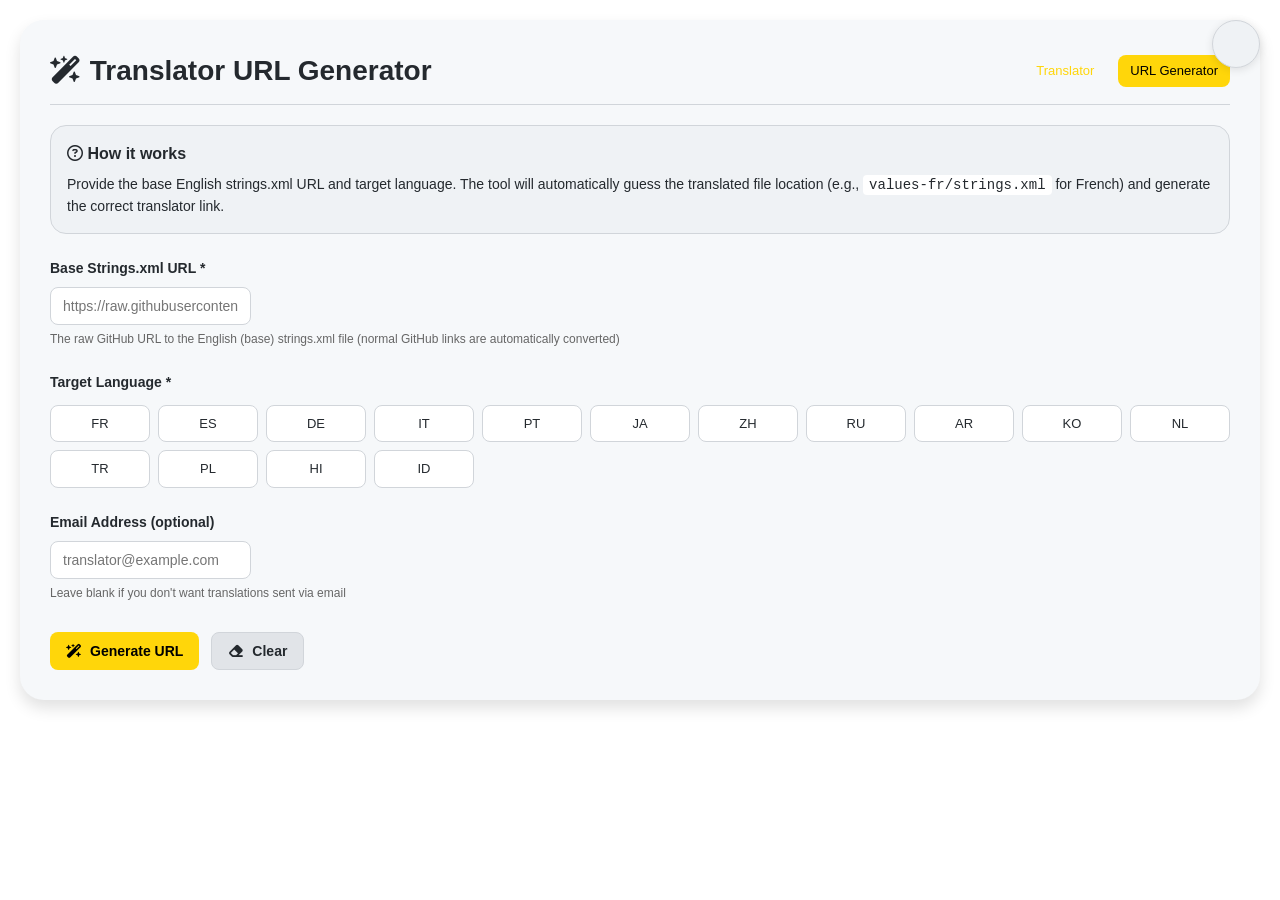
==== index.html @ dcda68ab "refactor file names, add tailwind for later, swap emojis for font-awesome" ====
<!DOCTYPE html>
<html>
<head>
<meta charset="UTF-8">
<meta name="viewport" content="width=device-width, initial-scale=1.0">
<title>URL Generator - Android Strings Translator</title>
<link rel="stylesheet" href="style.css">
<link rel="stylesheet" href="https://cdnjs.cloudflare.com/ajax/libs/font-awesome/6.5.0/css/all.min.css" crossorigin="anonymous" referrerpolicy="no-referrer">
</head>

<body>

<div class="theme-toggle">
  <button class="theme-toggle-btn"></button>
</div>

<div class="container">
  <div class="navbar">
    <h1><i class="fa-solid fa-wand-magic-sparkles" aria-hidden="true"></i> Translator URL Generator</h1>
    <div class="navbar-spacer"></div>
    <a href="translator.html">Translator</a>
    <a href="index.html" class="active">URL Generator</a>
  </div>

  <div class="quick-help">
    <h3><i class="fa-regular fa-circle-question" aria-hidden="true"></i> How it works</h3>
    <p>Provide the base English strings.xml URL and target language. The tool will automatically guess the translated file location (e.g., <code>values-fr/strings.xml</code> for French) and generate the correct translator link.</p>
  </div>

  <form id="generatorForm">
    <div class="form-group">
      <label for="sourceUrl">Base Strings.xml URL *</label>
      <input 
        type="text" 
        id="sourceUrl" 
        placeholder="https://raw.githubusercontent.com/user/repo/main/app/src/main/res/values/strings.xml"
        required>
      <p class="help-text">The raw GitHub URL to the English (base) strings.xml file (normal GitHub links are automatically converted)</p>
    </div>

    <div class="form-group">
      <label>Target Language *</label>
      <div class="language-options" id="languageOptions"></div>
      <p class="help-text" id="selectedLangHelp" style="display:none;">Selected: <strong id="selectedLangName"></strong></p>
    </div>

    <div class="form-group">
      <label for="email">Email Address (optional)</label>
      <input 
        type="email" 
        id="email" 
        placeholder="translator@example.com">
      <p class="help-text">Leave blank if you don't want translations sent via email</p>
    </div>

    <div class="button-group">
      <button type="submit" class="btn-primary"><i class="fa-solid fa-wand-magic-sparkles" aria-hidden="true"></i> Generate URL</button>
      <button type="reset" class="btn-secondary"><i class="fa-solid fa-eraser" aria-hidden="true"></i> Clear</button>
    </div>
  </form>

  <div class="error-message" id="errorMessage"></div>
  <div class="success-message" id="successMessage"><i class="fa-solid fa-circle-check" aria-hidden="true"></i> URL generated successfully!</div>

  <div class="output-section" id="outputSection">
    <h2><i class="fa-solid fa-file-lines" aria-hidden="true"></i> Generated URL</h2>
    
    <div class="url-preview" id="urlPreview">
      <strong>Translator Link:</strong>
      <code id="generatedUrl"></code>
    </div>

    <div style="margin-top: 16px;">
      <button type="button" class="btn-primary" onclick="copyToClipboard()"><i class="fa-regular fa-copy" aria-hidden="true"></i> Copy URL</button>
      <button type="button" class="btn-secondary" onclick="openTranslator()"><i class="fa-solid fa-arrow-up-right-from-square" aria-hidden="true"></i> Open Translator</button>
    </div>

    <div style="margin-top: 20px; padding: 16px; background: var(--color-surface-2); border-radius: var(--radius-lg); font-size: 12px; color: var(--color-text-secondary);">
      <strong>Share this URL with translators:</strong>
      <p style="margin: 8px 0 0 0; line-height: 1.6;">
        - They can paste it in their browser<br>
        - Load the strings to start translating<br>
        - Submit translations via email (if email provided)<br>
        - It works for any repository!
      </p>
    </div>
  </div>
</div>

<script src="theme.js"></script>
<script>

const LANGUAGES = [
  { code: 'fr', name: 'French (fr)' },
  { code: 'es', name: 'Spanish (es)' },
  { code: 'de', name: 'German (de)' },
  { code: 'it', name: 'Italian (it)' },
  { code: 'pt', name: 'Portuguese (pt)' },
  { code: 'ja', name: 'Japanese (ja)' },
  { code: 'zh', name: 'Chinese (zh)' },
  { code: 'ru', name: 'Russian (ru)' },
  { code: 'ar', name: 'Arabic (ar)' },
  { code: 'ko', name: 'Korean (ko)' },
  { code: 'nl', name: 'Dutch (nl)' },
  { code: 'tr', name: 'Turkish (tr)' },
  { code: 'pl', name: 'Polish (pl)' },
  { code: 'hi', name: 'Hindi (hi)' },
  { code: 'id', name: 'Indonesian (id)' },
];

let selectedLanguage = null;

function initLanguageOptions() {
  const container = document.getElementById('languageOptions');
  LANGUAGES.forEach(lang => {
    const btn = document.createElement('div');
    btn.className = 'lang-option';
    btn.textContent = lang.code.toUpperCase();
    btn.dataset.code = lang.code;
    btn.dataset.name = lang.name;
    btn.onclick = () => selectLanguage(lang.code, lang.name, btn);
    container.appendChild(btn);
  });
}

function selectLanguage(code, name, element) {
  document.querySelectorAll('.lang-option').forEach(opt => {
    opt.classList.remove('selected');
  });
  element.classList.add('selected');
  selectedLanguage = { code, name };
  document.getElementById('selectedLangHelp').style.display = 'block';
  document.getElementById('selectedLangName').textContent = name;
}

function convertGitHubLinkToRaw(url) {
  // Convert normal GitHub links to raw links
  // https://github.com/owner/repo/blob/branch/path/to/file -> https://raw.githubusercontent.com/owner/repo/branch/path/to/file
  return url.replace(
    /https:\/\/github\.com\/([^\/]+)\/([^\/]+)\/blob\/(.+)/,
    'https://raw.githubusercontent.com/$1/$2/$3'
  );
}

function guessTargetUrl(sourceUrl, langCode) {
  return sourceUrl.replace('/values/strings.xml', `/values-${langCode}/strings.xml`);
}

function validateUrl(urlString) {
  try {
    new URL(urlString);
    return true;
  } catch {
    return false;
  }
}

function showError(message) {
  const errorEl = document.getElementById('errorMessage');
  errorEl.textContent = message;
  errorEl.classList.add('show');
  document.getElementById('successMessage').classList.remove('show');
}

function showSuccess() {
  document.getElementById('errorMessage').classList.remove('show');
  document.getElementById('successMessage').classList.add('show');
}

function generateTranslatorUrl(sourceUrl, langCode, email) {
  const baseUrl = window.location.origin + window.location.pathname.replace('generator.html', 'index.html');
  const targetUrl = guessTargetUrl(sourceUrl, langCode);
  
  const params = new URLSearchParams({
    source: sourceUrl,
    target: targetUrl,
    lang: langCode,
  });
  
  // Only add email if provided
  if (email) {
    params.append('email', email);
  }
  
  return `${baseUrl}?${params.toString()}`;
}

function copyToClipboard() {
  const url = document.getElementById('generatedUrl').textContent;
  navigator.clipboard.writeText(url).then(() => {
    const btn = event.target;
    const originalText = btn.textContent;
    btn.textContent = 'Copied!';
    setTimeout(() => {
      btn.textContent = originalText;
    }, 2000);
  }).catch(() => {
    alert('Failed to copy. Please copy manually.');
  });
}

function openTranslator() {
  const url = document.getElementById('generatedUrl').textContent;
  window.open(url, '_blank');
}

document.getElementById('generatorForm').addEventListener('submit', (e) => {
  e.preventDefault();
  
  let sourceUrl = document.getElementById('sourceUrl').value.trim();
  const email = document.getElementById('email').value.trim();
  
  if (!sourceUrl) {
    showError('Please enter a source URL');
    return;
  }
  
  // Convert GitHub link to raw link if needed
  sourceUrl = convertGitHubLinkToRaw(sourceUrl);
  
  if (!validateUrl(sourceUrl)) {
    showError('Invalid source URL. Please check the format.');
    return;
  }
  
  if (!sourceUrl.includes('/values/strings.xml')) {
    showError('Source URL must end with "/values/strings.xml"');
    return;
  }
  
  if (!selectedLanguage) {
    showError('Please select a target language');
    return;
  }
  
  // Email is now optional - only validate if provided
  if (email && !email.includes('@')) {
    showError('Please enter a valid email address');
    return;
  }
  
  try {
    const translatorUrl = generateTranslatorUrl(sourceUrl, selectedLanguage.code, email);
    
    document.getElementById('generatedUrl').textContent = translatorUrl;
    document.getElementById('outputSection').classList.add('show');
    showSuccess();
  } catch (err) {
    showError('Error generating URL: ' + err.message);
  }
});

document.addEventListener('DOMContentLoaded', () => {
  initLanguageOptions();
});

</script>

</body>
</html>
---- style.css ----
/* =========================
   ROOT VARIABLES (Light Mode)
========================= */

:root {
  /* Colors - Accent (Yellow) */
  --color-accent: #ffd60a;
  --color-accent-light: #ffe680;
  --color-accent-dark: #cc8800;
  --color-accent-container: #fff1c2;
  --color-on-accent: #000000;
  --color-on-accent-container: #664d00;

  /* Colors - Status */
  --color-success: #28a745;
  --color-success-light: #34d399;
  --color-success-dark: #058f35;
  --color-error: #d73a49;
  --color-error-light: #ff6b6b;
  --color-error-dark: #d73a49;
  --color-warning: #ffc53b;
  --color-warning-light: #ffd60a;
  --color-warning-dark: #cc8800;
  --color-info: #0366d6;
  --color-info-light: #5eb3ff;
  --color-info-dark: #0256b8;

  /* Colors - Neutral (Light Mode) */
  --color-bg: #ffffff;
  --color-surface: #f6f8fa;
  --color-surface-2: #eff2f5;
  --color-surface-3: #e1e4e8;
  --color-border: #d1d5da;
  --color-border-light: #e1e4e8;
  --color-text-primary: #24292e;
  --color-text-secondary: #666666;
  --color-text-tertiary: #999999;
  --color-text-inverse: #ffffff;

  /* Shadows */
  --shadow-sm: 0 2px 4px rgba(0, 0, 0, 0.08);
  --shadow-md: 0 2px 8px rgba(0, 0, 0, 0.1);
  --shadow-lg: 0 8px 16px rgba(0, 0, 0, 0.12);
  --shadow-xl: 0 16px 32px rgba(0, 0, 0, 0.15);

  /* Spacing */
  --space-xs: 4px;
  --space-sm: 8px;
  --space-md: 12px;
  --space-lg: 16px;
  --space-xl: 24px;
  --space-2xl: 32px;
  --space-3xl: 48px;

  /* Border Radius */
  --radius-sm: 4px;
  --radius-md: 8px;
  --radius-lg: 16px;
  --radius-xl: 24px;
  --radius-2xl: 32px;
  --radius-full: 9999px;

  /* Typography */
  --font-family: -apple-system, BlinkMacSystemFont, 'Segoe UI', sans-serif;
  --font-mono: 'Monaco', 'Courier New', monospace;

  /* Transitions */
  --transition-fast: 150ms ease-in-out;
  --transition-normal: 300ms ease-in-out;
  --transition-slow: 500ms ease-in-out;
}

/* =========================
   DARK MODE (OLED Black)
========================= */

[data-theme="dark"] {
  /* Colors - Accent (Yellow - adapted for dark) */
  --color-accent: #ffd60a;
  --color-accent-light: #ffe680;
  --color-accent-dark: #ffed4e;
  --color-accent-container: #664d00;
  --color-on-accent: #000000;
  --color-on-accent-container: #fff1c2;

  /* Colors - Neutral (Dark Mode - OLED) */
  --color-bg: #000000;
  --color-surface: #0f0f0f;
  --color-surface-2: #1a1a1a;
  --color-surface-3: #262626;
  --color-border: #333333;
  --color-border-light: #404040;
  --color-text-primary: #ffffff;
  --color-text-secondary: #b0b0b0;
  --color-text-tertiary: #808080;
  --color-text-inverse: #000000;

  /* Shadows (adapted for dark mode) */
  --shadow-sm: 0 2px 4px rgba(255, 255, 255, 0.04);
  --shadow-md: 0 2px 8px rgba(255, 255, 255, 0.06);
  --shadow-lg: 0 8px 16px rgba(255, 255, 255, 0.08);
  --shadow-xl: 0 16px 32px rgba(255, 255, 255, 0.1);
}

/* =========================
   GLOBAL STYLES
========================= */

* {
  box-sizing: border-box;
}

html {
  -webkit-font-smoothing: antialiased;
  -moz-osx-font-smoothing: grayscale;
}

body {
  margin: 0;
  padding: 20px;
  background: var(--color-bg);
  color: var(--color-text-primary);
  font-family: var(--font-family);
  font-size: 14px;
  line-height: 1.5;
  transition: background-color var(--transition-normal), color var(--transition-normal);
}

/* =========================
   THEME TOGGLE
========================= */

.theme-toggle {
  position: fixed;
  top: 20px;
  right: 20px;
  z-index: 1000;
}

.theme-toggle-btn {
  width: 48px;
  height: 48px;
  border-radius: var(--radius-full);
  border: 1px solid var(--color-border);
  background: var(--color-surface-2);
  color: var(--color-text-primary);
  cursor: pointer;
  font-size: 20px;
  display: flex;
  align-items: center;
  justify-content: center;
  transition: all var(--transition-fast);
  box-shadow: var(--shadow-md);
}

.theme-toggle-btn:hover {
  background: var(--color-surface-3);
  transform: scale(1.05);
}

.theme-toggle-btn:active {
  transform: scale(0.95);
}

/* =========================
   CONTAINER & LAYOUT
========================= */

.container {
  max-width: 1400px;
  margin: 0 auto;
  background: var(--color-surface);
  border-radius: var(--radius-xl);
  box-shadow: var(--shadow-lg);
  padding: 30px;
  transition: background-color var(--transition-normal), box-shadow var(--transition-normal);
}

@media (max-width: 768px) {
  .container {
    padding: 16px;
    border-radius: var(--radius-lg);
  }
}

/* =========================
   HEADER
========================= */

header {
  display: flex;
  gap: 12px;
  align-items: center;
  flex-wrap: wrap;
  margin-bottom: 30px;
  border-bottom: 1px solid var(--color-border);
  padding-bottom: 20px;
}

h1 {
  margin: 0;
  font-size: 28px;
  flex: 1;
  min-width: 200px;
  color: var(--color-text-primary);
}

.subtitle {
  font-size: 14px;
  color: var(--color-text-secondary);
  margin: 0;
}

h2 {
  font-size: 18px;
  margin: 0 0 16px 0;
  color: var(--color-text-primary);
}

h3 {
  font-size: 16px;
  margin: 0 0 12px 0;
  color: var(--color-text-primary);
}

/* =========================
   CONTROLS & BUTTONS
========================= */

.controls {
  display: flex;
  gap: var(--space-lg);
  align-items: center;
  flex-wrap: wrap;
}

label {
  display: flex;
  align-items: center;
  gap: var(--space-sm);
  font-weight: 500;
  color: var(--color-text-primary);
  font-size: 14px;
}

select,
input[type="text"],
input[type="email"],
textarea {
  padding: 10px 12px;
  border: 1px solid var(--color-border);
  border-radius: var(--radius-md);
  font-size: 14px;
  font-family: inherit;
  background: var(--color-bg);
  color: var(--color-text-primary);
  transition: border-color var(--transition-fast), box-shadow var(--transition-fast);
}

select:focus,
input[type="text"]:focus,
input[type="email"]:focus,
textarea:focus {
  outline: none;
  border-color: var(--color-accent);
  box-shadow: 0 0 0 3px rgba(255, 214, 10, 0.1);
}

select {
  min-width: 120px;
  cursor: pointer;
}

input[type="text"],
input[type="email"] {
  min-width: 200px;
}

textarea {
  resize: vertical;
  font-family: var(--font-mono);
  font-size: 12px;
}

/* =========================
   BUTTONS
========================= */

button {
  padding: 10px 16px;
  border: none;
  border-radius: var(--radius-md);
  font-size: 14px;
  font-weight: 600;
  cursor: pointer;
  transition: all var(--transition-fast);
  font-family: inherit;
  display: inline-flex;
  align-items: center;
  gap: var(--space-sm);
}

button:active {
  transform: scale(0.98);
}

button:disabled {
  opacity: 0.5;
  cursor: not-allowed;
}

/* Button Variants */

.btn-primary {
  background: var(--color-accent);
  color: var(--color-on-accent);
  border: none;
}

.btn-primary:hover:not(:disabled) {
  background: var(--color-accent-light);
  box-shadow: var(--shadow-lg);
}

.btn-secondary {
  background: var(--color-surface-3);
  color: var(--color-text-primary);
  border: 1px solid var(--color-border);
}

.btn-secondary:hover:not(:disabled) {
  background: var(--color-surface-2);
  border-color: var(--color-accent);
}

.btn-tertiary {
  background: transparent;
  color: var(--color-accent);
  border: 1px solid var(--color-accent);
}

.btn-tertiary:hover:not(:disabled) {
  background: rgba(255, 214, 10, 0.1);
}

/* =========================
   FORM GROUPS
========================= */

.form-group {
  margin-bottom: 24px;
}

.form-row {
  display: grid;
  grid-template-columns: 1fr 1fr;
  gap: 16px;
}

@media (max-width: 768px) {
  .form-row {
    grid-template-columns: 1fr;
  }
}

.form-group label {
  display: block;
  font-weight: 600;
  margin-bottom: 8px;
  color: var(--color-text-primary);
}

.help-text {
  font-size: 12px;
  color: var(--color-text-secondary);
  margin-top: 6px;
  line-height: 1.4;
}

/* =========================
   MESSAGES & ALERTS
========================= */

.success-message,
.error-message,
.info-message {
  border-radius: var(--radius-md);
  padding: 12px;
  margin-bottom: 12px;
  font-size: 13px;
  display: none;
  border-left: 4px solid;
}

.success-message.show,
.error-message.show,
.info-message.show {
  display: block;
}

.success-message {
  background: rgba(40, 167, 69, 0.1);
  color: var(--color-success);
  border-left-color: var(--color-success);
}

.error-message {
  background: rgba(215, 58, 73, 0.1);
  color: var(--color-error);
  border-left-color: var(--color-error);
}

.info-message {
  background: rgba(3, 102, 214, 0.1);
  color: var(--color-info);
  border-left-color: var(--color-info);
}

/* =========================
   LEGEND & COLORS
========================= */

.legend {
  display: flex;
  gap: 16px;
  margin-top: 12px;
  font-size: 12px;
  flex-wrap: wrap;
}

.legend-item {
  display: flex;
  align-items: center;
  gap: 6px;
}

.legend-color {
  width: 16px;
  height: 16px;
  border-radius: var(--radius-sm);
  border: 1px solid var(--color-border);
}

/* =========================
   FILTER & SEARCH
========================= */

.filter-section {
  display: flex;
  gap: 8px;
  align-items: center;
  flex-wrap: wrap;
  padding: 12px 0;
  border-top: 1px solid var(--color-border);
}

.filter-buttons {
  display: flex;
  gap: 6px;
  flex-wrap: wrap;
}

.filter-btn {
  background: var(--color-bg);
  color: var(--color-accent);
  border: 1px solid var(--color-accent);
  padding: 6px 12px;
  border-radius: var(--radius-full);
  cursor: pointer;
  font-size: 13px;
  font-weight: 500;
  transition: all var(--transition-fast);
}

.filter-btn.active {
  background: var(--color-accent);
  color: var(--color-on-accent);
}

.filter-btn:hover:not(.active) {
  background: rgba(255, 214, 10, 0.1);
}

.search-box {
  flex: 1;
  min-width: 200px;
}

.search-box input {
  width: 100%;
}

/* =========================
   TABLE
========================= */

.table-wrapper {
  overflow-x: auto;
  margin-top: 20px;
  border-radius: var(--radius-md);
  border: 1px solid var(--color-border);
}

table {
  width: 100%;
  border-collapse: collapse;
  font-size: 14px;
}

thead {
  position: sticky;
  top: 0;
  z-index: 10;
  background: var(--color-surface-2);
}

th {
  border-bottom: 1px solid var(--color-border);
  padding: 12px;
  text-align: left;
  font-weight: 600;
  color: var(--color-text-primary);
}

td {
  border-bottom: 1px solid var(--color-border-light);
  padding: 12px;
  vertical-align: top;
}

tr:last-child td {
  border-bottom: none;
}

tr.row-missing {
  background: rgba(215, 58, 73, 0.05);
}

tr.row-ok {
  background: rgba(40, 167, 69, 0.05);
}

tr.row-outdated {
  background: rgba(255, 193, 59, 0.05);
}

tr.row-placeholder-issue {
  background: rgba(255, 107, 107, 0.05);
}

/* =========================
   BADGES & CHIPS
========================= */

.badge {
  display: inline-block;
  font-size: 11px;
  padding: 3px 8px;
  border-radius: var(--radius-full);
  font-weight: 600;
  white-space: nowrap;
}

.badge-missing {
  background: rgba(215, 58, 73, 0.15);
  color: var(--color-error);
}

.badge-ok {
  background: rgba(40, 167, 69, 0.15);
  color: var(--color-success);
}

.badge-outdated {
  background: rgba(255, 193, 59, 0.15);
  color: var(--color-warning);
}

.badge-placeholder-issue {
  background: rgba(215, 58, 73, 0.15);
  color: var(--color-error);
}

/* =========================
   CARDS & BOXES
========================= */

.card {
  background: var(--color-surface-2);
  border: 1px solid var(--color-border);
  border-radius: var(--radius-lg);
  padding: 20px;
  transition: all var(--transition-normal);
}

.card:hover {
  box-shadow: var(--shadow-md);
  border-color: var(--color-accent);
}

.quick-help {
  background: var(--color-surface-2);
  border: 1px solid var(--color-border);
  border-radius: var(--radius-lg);
  padding: 16px;
  margin-bottom: 24px;
}

.quick-help h3 {
  margin: 0 0 8px 0;
}

.quick-help p {
  margin: 0;
  line-height: 1.5;
}

.quick-help code {
  background: var(--color-bg);
  padding: 2px 6px;
  border-radius: var(--radius-sm);
  font-family: var(--font-mono);
}

.config-info {
  font-size: 12px;
  color: var(--color-text-secondary);
  background: var(--color-surface-2);
  padding: 12px;
  border-radius: var(--radius-md);
  margin-bottom: 12px;
  border-left: 4px solid var(--color-info);
  display: none;
}

.config-info.show {
  display: block;
}

/* =========================
   TEXT CELLS & CODE
========================= */

.text-cell {
  font-family: var(--font-mono);
  font-size: 13px;
  background: var(--color-bg);
  color: var(--color-text-primary);
  max-width: 300px;
  word-break: break-word;
  white-space: pre-wrap;
  max-height: 150px;
  overflow-y: auto;
  border-radius: var(--radius-sm);
  padding: 8px;
  border: 1px solid var(--color-border);
}

.key-cell {
  font-weight: 600;
  color: var(--color-text-primary);
  max-width: 200px;
  word-break: break-word;
}

/* =========================
   TRANSLATION CELL
========================= */

.translation-cell input {
  width: 100%;
  padding: 8px;
  border: 1px solid var(--color-border);
  border-radius: var(--radius-md);
  font-family: inherit;
  font-size: 14px;
  background: var(--color-bg);
  color: var(--color-text-primary);
}

.translation-cell input:focus {
  outline: none;
  border-color: var(--color-accent);
  box-shadow: 0 0 0 3px rgba(255, 214, 10, 0.1);
}

/* =========================
   EMPTY & ERROR STATES
========================= */

.empty-state,
.error-state {
  text-align: center;
  padding: 60px 20px;
  color: var(--color-text-secondary);
}

.empty-state h3,
.error-state h3 {
  font-size: 18px;
  margin-bottom: 8px;
  color: var(--color-text-primary);
}

.empty-state p,
.error-state p {
  font-size: 14px;
  margin: 0;
}

.error-state {
  color: var(--color-error);
}

.error-state p {
  font-size: 14px;
  margin: 8px 0;
  font-family: var(--font-mono);
  background: rgba(215, 58, 73, 0.1);
  padding: 8px;
  border-radius: var(--radius-sm);
  max-width: 600px;
  margin-left: auto;
  margin-right: auto;
}

/* =========================
   OUTPUT SECTION
========================= */

.output-section {
  margin-top: 40px;
  padding-top: 30px;
  border-top: 1px solid var(--color-border);
  display: none;
}

.output-section.show {
  display: block;
}

.output-box {
  background: var(--color-surface-2);
  border: 1px solid var(--color-border);
  border-radius: var(--radius-md);
  padding: 12px;
  margin-bottom: 12px;
  word-break: break-all;
  font-family: var(--font-mono);
  font-size: 12px;
  color: var(--color-text-primary);
  max-height: 200px;
  overflow-y: auto;
  position: relative;
}

.copy-btn {
  position: absolute;
  top: 8px;
  right: 8px;
  padding: 4px 8px;
  font-size: 11px;
  background: var(--color-bg);
  border: 1px solid var(--color-border);
  border-radius: var(--radius-sm);
  cursor: pointer;
  transition: all var(--transition-fast);
  color: var(--color-text-secondary);
}

.copy-btn:hover {
  background: var(--color-surface-3);
  border-color: var(--color-accent);
  color: var(--color-accent);
}

/* =========================
   URL PREVIEW
========================= */

.url-preview {
  background: rgba(255, 214, 10, 0.08);
  border: 1px solid var(--color-accent);
  border-radius: var(--radius-lg);
  padding: 12px;
  margin-top: 16px;
  font-size: 12px;
  color: var(--color-text-primary);
}

.url-preview strong {
  display: block;
  margin-bottom: 8px;
  color: var(--color-accent);
}

.url-preview code {
  display: block;
  background: var(--color-bg);
  padding: 8px;
  border-radius: var(--radius-md);
  margin-top: 8px;
  font-family: var(--font-mono);
  word-break: break-all;
  max-height: 150px;
  overflow-y: auto;
  color: var(--color-text-primary);
}

/* =========================
   LANGUAGE OPTIONS
========================= */

.language-options {
  display: grid;
  grid-template-columns: repeat(auto-fill, minmax(100px, 1fr));
  gap: 8px;
  margin-top: 12px;
}

.lang-option {
  padding: 8px;
  border: 1px solid var(--color-border);
  border-radius: var(--radius-md);
  background: var(--color-bg);
  cursor: pointer;
  text-align: center;
  font-size: 13px;
  transition: all var(--transition-fast);
  color: var(--color-text-primary);
}

.lang-option:hover {
  border-color: var(--color-accent);
  background: rgba(255, 214, 10, 0.08);
}

.lang-option.selected {
  background: var(--color-accent);
  color: var(--color-on-accent);
  border-color: var(--color-accent);
}

/* =========================
   STATS
========================= */

.stats {
  font-size: 13px;
  color: var(--color-text-secondary);
  display: flex;
  gap: 16px;
  margin-bottom: 16px;
}

.status {
  color: var(--color-info);
  font-weight: 500;
  font-size: 13px;
}

.outdated-diff {
  font-size: 12px;
  color: var(--color-warning);
  margin-top: 4px;
  font-family: var(--font-mono);
}

/* =========================
   BUTTON GROUP
========================= */

.button-group {
  display: flex;
  gap: 12px;
  margin-top: 30px;
  flex-wrap: wrap;
}

@media (max-width: 768px) {
  .button-group {
    flex-direction: column;
  }

  .button-group button {
    width: 100%;
  }
}

/* =========================
   NAVBAR
========================= */

.navbar {
  display: flex;
  gap: 12px;
  align-items: center;
  flex-wrap: wrap;
  margin-bottom: 20px;
  padding-bottom: 12px;
  border-bottom: 1px solid var(--color-border);
}

.navbar a {
  color: var(--color-accent);
  text-decoration: none;
  font-weight: 500;
  font-size: 13px;
  padding: 6px 12px;
  border-radius: var(--radius-md);
  transition: all var(--transition-fast);
}

.navbar a:hover {
  background: rgba(255, 214, 10, 0.1);
}

.navbar a.active {
  background: var(--color-accent);
  color: var(--color-on-accent);
}

.navbar-spacer {
  flex: 1;
}

/* =========================
   UTILITY CLASSES
========================= */

.w-100 {
  width: 100%;
}

.text-center {
  text-align: center;
}

.mt-2 {
  margin-top: var(--space-lg);
}

.mb-2 {
  margin-bottom: var(--space-lg);
}

.p-2 {
  padding: var(--space-lg);
}

/* =========================
   RESPONSIVENESS
========================= */

@media (max-width: 768px) {
  body {
    padding: 12px;
  }

  .container {
    padding: 16px;
    border-radius: var(--radius-lg);
  }

  header {
    flex-direction: column;
    align-items: flex-start;
  }

  h1 {
    width: 100%;
    font-size: 22px;
  }

  .controls {
    width: 100%;
    flex-direction: column;
  }

  label,
  select,
  input[type="text"],
  input[type="email"],
  button {
    width: 100%;
  }

  .filter-section {
    flex-direction: column;
  }

  .filter-buttons {
    width: 100%;
  }

  .filter-btn {
    flex: 1;
    min-width: 80px;
  }

  .search-box {
    width: 100%;
  }

  .text-cell {
    max-width: 150px;
    font-size: 12px;
  }

  th,
  td {
    padding: 8px;
    font-size: 12px;
  }

  .key-cell {
    max-width: 100px;
  }

  .config-info {
    font-size: 11px;
  }

  .language-options {
    grid-template-columns: repeat(auto-fill, minmax(80px, 1fr));
  }

  .theme-toggle {
    position: static;
    margin-bottom: 12px;
  }

  .theme-toggle-btn {
    width: 40px;
    height: 40px;
    font-size: 18px;
  }
}

/* =========================
   PRINT STYLES
========================= */

@media print {
  .theme-toggle,
  .button-group,
  .controls,
  .navbar {
    display: none;
  }
}
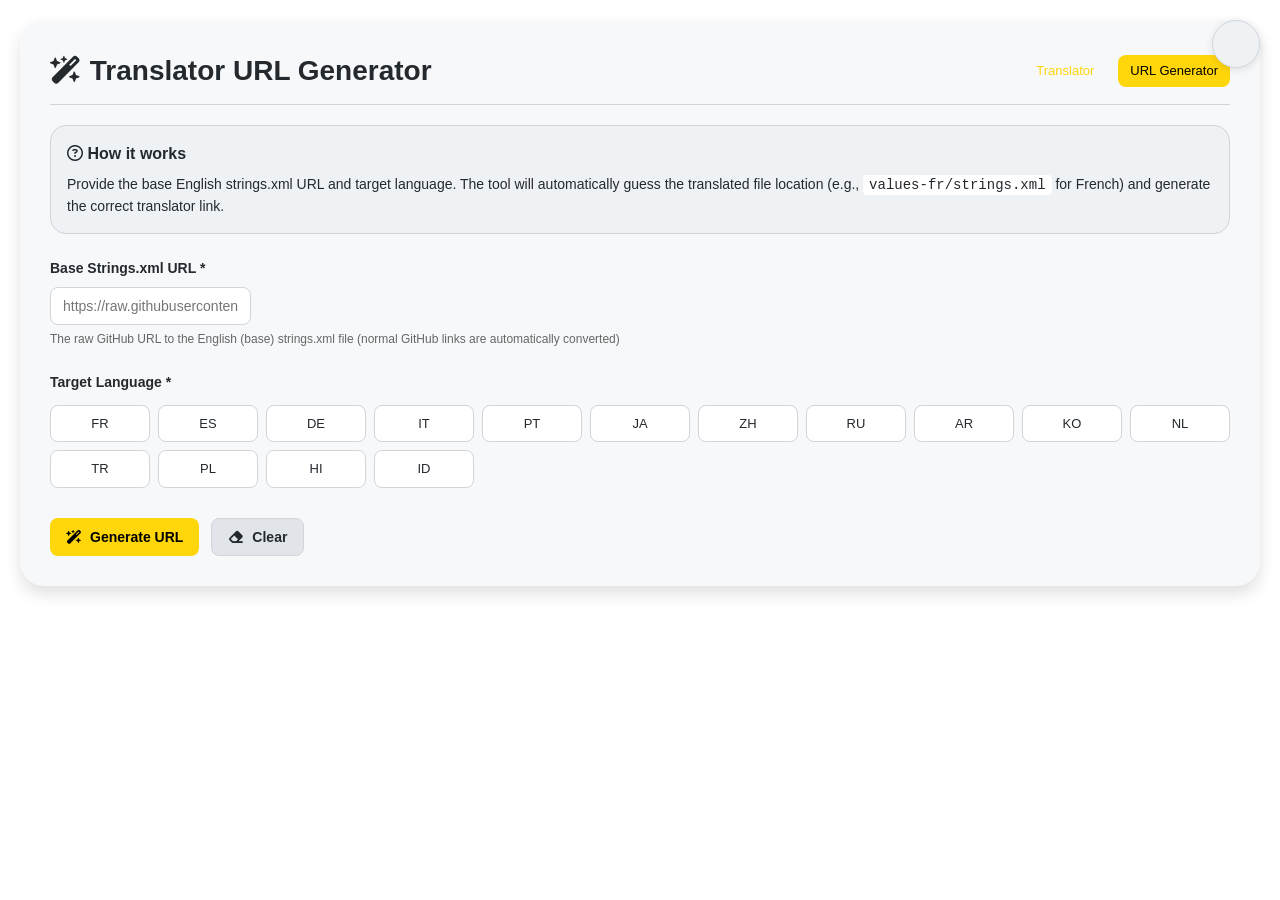
==== commit 079ff84f: "Remove non-functioning email feature" ====
--- a/index.html
+++ b/index.html
@@ -44,15 +44,6 @@
       <p class="help-text" id="selectedLangHelp" style="display:none;">Selected: <strong id="selectedLangName"></strong></p>
     </div>
 
-    <div class="form-group">
-      <label for="email">Email Address (optional)</label>
-      <input 
-        type="email" 
-        id="email" 
-        placeholder="translator@example.com">
-      <p class="help-text">Leave blank if you don't want translations sent via email</p>
-    </div>
-
     <div class="button-group">
       <button type="submit" class="btn-primary"><i class="fa-solid fa-wand-magic-sparkles" aria-hidden="true"></i> Generate URL</button>
       <button type="reset" class="btn-secondary"><i class="fa-solid fa-eraser" aria-hidden="true"></i> Clear</button>
@@ -71,7 +62,7 @@
     </div>
 
     <div style="margin-top: 16px;">
-      <button type="button" class="btn-primary" onclick="copyToClipboard()"><i class="fa-regular fa-copy" aria-hidden="true"></i> Copy URL</button>
+      <button type="button" class="btn-primary" onclick="copyToClipboard(event)"><i class="fa-regular fa-copy" aria-hidden="true"></i> Copy URL</button>
       <button type="button" class="btn-secondary" onclick="openTranslator()"><i class="fa-solid fa-arrow-up-right-from-square" aria-hidden="true"></i> Open Translator</button>
     </div>
 
@@ -80,7 +71,6 @@
       <p style="margin: 8px 0 0 0; line-height: 1.6;">
         - They can paste it in their browser<br>
         - Load the strings to start translating<br>
-        - Submit translations via email (if email provided)<br>
         - It works for any repository!
       </p>
     </div>
@@ -88,173 +78,7 @@
 </div>
 
 <script src="theme.js"></script>
-<script>
-
-const LANGUAGES = [
-  { code: 'fr', name: 'French (fr)' },
-  { code: 'es', name: 'Spanish (es)' },
-  { code: 'de', name: 'German (de)' },
-  { code: 'it', name: 'Italian (it)' },
-  { code: 'pt', name: 'Portuguese (pt)' },
-  { code: 'ja', name: 'Japanese (ja)' },
-  { code: 'zh', name: 'Chinese (zh)' },
-  { code: 'ru', name: 'Russian (ru)' },
-  { code: 'ar', name: 'Arabic (ar)' },
-  { code: 'ko', name: 'Korean (ko)' },
-  { code: 'nl', name: 'Dutch (nl)' },
-  { code: 'tr', name: 'Turkish (tr)' },
-  { code: 'pl', name: 'Polish (pl)' },
-  { code: 'hi', name: 'Hindi (hi)' },
-  { code: 'id', name: 'Indonesian (id)' },
-];
-
-let selectedLanguage = null;
-
-function initLanguageOptions() {
-  const container = document.getElementById('languageOptions');
-  LANGUAGES.forEach(lang => {
-    const btn = document.createElement('div');
-    btn.className = 'lang-option';
-    btn.textContent = lang.code.toUpperCase();
-    btn.dataset.code = lang.code;
-    btn.dataset.name = lang.name;
-    btn.onclick = () => selectLanguage(lang.code, lang.name, btn);
-    container.appendChild(btn);
-  });
-}
-
-function selectLanguage(code, name, element) {
-  document.querySelectorAll('.lang-option').forEach(opt => {
-    opt.classList.remove('selected');
-  });
-  element.classList.add('selected');
-  selectedLanguage = { code, name };
-  document.getElementById('selectedLangHelp').style.display = 'block';
-  document.getElementById('selectedLangName').textContent = name;
-}
-
-function convertGitHubLinkToRaw(url) {
-  // Convert normal GitHub links to raw links
-  // https://github.com/owner/repo/blob/branch/path/to/file -> https://raw.githubusercontent.com/owner/repo/branch/path/to/file
-  return url.replace(
-    /https:\/\/github\.com\/([^\/]+)\/([^\/]+)\/blob\/(.+)/,
-    'https://raw.githubusercontent.com/$1/$2/$3'
-  );
-}
-
-function guessTargetUrl(sourceUrl, langCode) {
-  return sourceUrl.replace('/values/strings.xml', `/values-${langCode}/strings.xml`);
-}
-
-function validateUrl(urlString) {
-  try {
-    new URL(urlString);
-    return true;
-  } catch {
-    return false;
-  }
-}
-
-function showError(message) {
-  const errorEl = document.getElementById('errorMessage');
-  errorEl.textContent = message;
-  errorEl.classList.add('show');
-  document.getElementById('successMessage').classList.remove('show');
-}
-
-function showSuccess() {
-  document.getElementById('errorMessage').classList.remove('show');
-  document.getElementById('successMessage').classList.add('show');
-}
-
-function generateTranslatorUrl(sourceUrl, langCode, email) {
-  const baseUrl = window.location.origin + window.location.pathname.replace('generator.html', 'index.html');
-  const targetUrl = guessTargetUrl(sourceUrl, langCode);
-  
-  const params = new URLSearchParams({
-    source: sourceUrl,
-    target: targetUrl,
-    lang: langCode,
-  });
-  
-  // Only add email if provided
-  if (email) {
-    params.append('email', email);
-  }
-  
-  return `${baseUrl}?${params.toString()}`;
-}
-
-function copyToClipboard() {
-  const url = document.getElementById('generatedUrl').textContent;
-  navigator.clipboard.writeText(url).then(() => {
-    const btn = event.target;
-    const originalText = btn.textContent;
-    btn.textContent = 'Copied!';
-    setTimeout(() => {
-      btn.textContent = originalText;
-    }, 2000);
-  }).catch(() => {
-    alert('Failed to copy. Please copy manually.');
-  });
-}
-
-function openTranslator() {
-  const url = document.getElementById('generatedUrl').textContent;
-  window.open(url, '_blank');
-}
-
-document.getElementById('generatorForm').addEventListener('submit', (e) => {
-  e.preventDefault();
-  
-  let sourceUrl = document.getElementById('sourceUrl').value.trim();
-  const email = document.getElementById('email').value.trim();
-  
-  if (!sourceUrl) {
-    showError('Please enter a source URL');
-    return;
-  }
-  
-  // Convert GitHub link to raw link if needed
-  sourceUrl = convertGitHubLinkToRaw(sourceUrl);
-  
-  if (!validateUrl(sourceUrl)) {
-    showError('Invalid source URL. Please check the format.');
-    return;
-  }
-  
-  if (!sourceUrl.includes('/values/strings.xml')) {
-    showError('Source URL must end with "/values/strings.xml"');
-    return;
-  }
-  
-  if (!selectedLanguage) {
-    showError('Please select a target language');
-    return;
-  }
-  
-  // Email is now optional - only validate if provided
-  if (email && !email.includes('@')) {
-    showError('Please enter a valid email address');
-    return;
-  }
-  
-  try {
-    const translatorUrl = generateTranslatorUrl(sourceUrl, selectedLanguage.code, email);
-    
-    document.getElementById('generatedUrl').textContent = translatorUrl;
-    document.getElementById('outputSection').classList.add('show');
-    showSuccess();
-  } catch (err) {
-    showError('Error generating URL: ' + err.message);
-  }
-});
-
-document.addEventListener('DOMContentLoaded', () => {
-  initLanguageOptions();
-});
-
-</script>
+<script src="generator.js"></script>
 
 </body>
 </html>
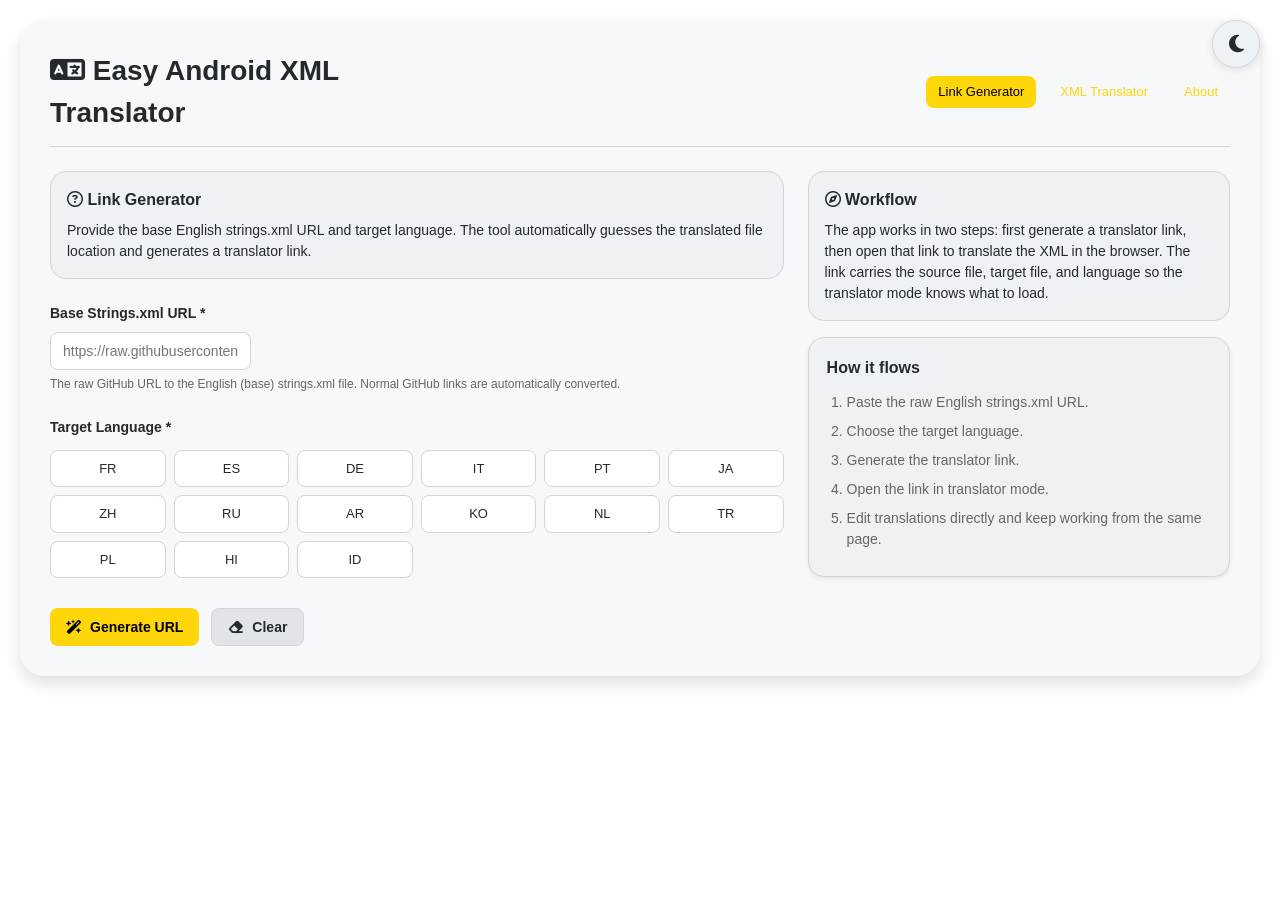
==== commit 611c829c: "Change to a single-page layout with modes. Add: theme.js Add: about page with repository link." ====
--- a/index.html
+++ b/index.html
@@ -3,7 +3,7 @@
 <head>
 <meta charset="UTF-8">
 <meta name="viewport" content="width=device-width, initial-scale=1.0">
-<title>URL Generator - Android Strings Translator</title>
+<title>Easy Android XML Translator</title>
 <link rel="stylesheet" href="style.css">
 <link rel="stylesheet" href="https://cdnjs.cloudflare.com/ajax/libs/font-awesome/6.5.0/css/all.min.css" crossorigin="anonymous" referrerpolicy="no-referrer">
 </head>
@@ -16,69 +16,185 @@
 
 <div class="container">
   <div class="navbar">
-    <h1><i class="fa-solid fa-wand-magic-sparkles" aria-hidden="true"></i> Translator URL Generator</h1>
+    <h1><i class="fa-solid fa-language" aria-hidden="true"></i> Easy Android XML Translator</h1>
     <div class="navbar-spacer"></div>
-    <a href="translator.html">Translator</a>
-    <a href="index.html" class="active">URL Generator</a>
+    <a href="?mode=generator" data-mode-link="generator">Link Generator</a>
+    <a href="?mode=translator" data-mode-link="translator">XML Translator</a>
+    <a href="?mode=about" data-mode-link="about">About</a>
   </div>
 
-  <div class="quick-help">
-    <h3><i class="fa-regular fa-circle-question" aria-hidden="true"></i> How it works</h3>
-    <p>Provide the base English strings.xml URL and target language. The tool will automatically guess the translated file location (e.g., <code>values-fr/strings.xml</code> for French) and generate the correct translator link.</p>
-  </div>
-
-  <form id="generatorForm">
-    <div class="form-group">
-      <label for="sourceUrl">Base Strings.xml URL *</label>
-      <input 
-        type="text" 
-        id="sourceUrl" 
-        placeholder="https://raw.githubusercontent.com/user/repo/main/app/src/main/res/values/strings.xml"
-        required>
-      <p class="help-text">The raw GitHub URL to the English (base) strings.xml file (normal GitHub links are automatically converted)</p>
-    </div>
-
-    <div class="form-group">
-      <label>Target Language *</label>
-      <div class="language-options" id="languageOptions"></div>
-      <p class="help-text" id="selectedLangHelp" style="display:none;">Selected: <strong id="selectedLangName"></strong></p>
-    </div>
-
-    <div class="button-group">
-      <button type="submit" class="btn-primary"><i class="fa-solid fa-wand-magic-sparkles" aria-hidden="true"></i> Generate URL</button>
-      <button type="reset" class="btn-secondary"><i class="fa-solid fa-eraser" aria-hidden="true"></i> Clear</button>
-    </div>
-  </form>
-
-  <div class="error-message" id="errorMessage"></div>
-  <div class="success-message" id="successMessage"><i class="fa-solid fa-circle-check" aria-hidden="true"></i> URL generated successfully!</div>
-
-  <div class="output-section" id="outputSection">
-    <h2><i class="fa-solid fa-file-lines" aria-hidden="true"></i> Generated URL</h2>
-    
-    <div class="url-preview" id="urlPreview">
-      <strong>Translator Link:</strong>
-      <code id="generatedUrl"></code>
-    </div>
-
-    <div style="margin-top: 16px;">
-      <button type="button" class="btn-primary" onclick="copyToClipboard(event)"><i class="fa-regular fa-copy" aria-hidden="true"></i> Copy URL</button>
-      <button type="button" class="btn-secondary" onclick="openTranslator()"><i class="fa-solid fa-arrow-up-right-from-square" aria-hidden="true"></i> Open Translator</button>
-    </div>
-
-    <div style="margin-top: 20px; padding: 16px; background: var(--color-surface-2); border-radius: var(--radius-lg); font-size: 12px; color: var(--color-text-secondary);">
-      <strong>Share this URL with translators:</strong>
-      <p style="margin: 8px 0 0 0; line-height: 1.6;">
-        - They can paste it in their browser<br>
-        - Load the strings to start translating<br>
-        - It works for any repository!
-      </p>
-    </div>
-  </div>
+  <section id="mode-generator" class="mode-panel">
+    <div class="generator-layout">
+      <div class="generator-main">
+        <div class="quick-help">
+          <h3><i class="fa-regular fa-circle-question" aria-hidden="true"></i> Link Generator</h3>
+          <p>Provide the base English strings.xml URL and target language. The tool automatically guesses the translated file location and generates a translator link.</p>
+        </div>
+
+        <form id="generatorForm">
+          <div class="form-group">
+            <label for="sourceUrl">Base Strings.xml URL *</label>
+            <input
+              type="text"
+              id="sourceUrl"
+              placeholder="https://raw.githubusercontent.com/user/repo/main/app/src/main/res/values/strings.xml"
+              required>
+            <p class="help-text">The raw GitHub URL to the English (base) strings.xml file. Normal GitHub links are automatically converted.</p>
+          </div>
+
+          <div class="form-group">
+            <label>Target Language *</label>
+            <div class="language-options" id="languageOptions"></div>
+            <p class="help-text" id="selectedLangHelp" style="display:none;">Selected: <strong id="selectedLangName"></strong></p>
+          </div>
+
+          <div class="button-group">
+            <button type="submit" class="btn-primary"><i class="fa-solid fa-wand-magic-sparkles" aria-hidden="true"></i> Generate URL</button>
+            <button type="reset" class="btn-secondary"><i class="fa-solid fa-eraser" aria-hidden="true"></i> Clear</button>
+          </div>
+        </form>
+
+        <div class="error-message" id="errorMessage"></div>
+        <div class="success-message" id="successMessage"><i class="fa-solid fa-circle-check" aria-hidden="true"></i> URL generated successfully!</div>
+
+        <div class="output-section" id="outputSection">
+          <h2><i class="fa-solid fa-file-lines" aria-hidden="true"></i> Generated URL</h2>
+
+          <div class="url-preview" id="urlPreview">
+            <strong>Translator Link:</strong>
+            <code id="generatedUrl"></code>
+          </div>
+
+          <div style="margin-top: 16px;">
+            <button type="button" class="btn-primary" onclick="copyToClipboard(event)"><i class="fa-regular fa-copy" aria-hidden="true"></i> Copy URL</button>
+            <button type="button" class="btn-secondary" onclick="openTranslator()"><i class="fa-solid fa-arrow-up-right-from-square" aria-hidden="true"></i> Open Translator</button>
+          </div>
+
+          <div style="margin-top: 20px; padding: 16px; background: var(--color-surface-2); border-radius: var(--radius-lg); font-size: 12px; color: var(--color-text-secondary);">
+            <strong>Share this URL with translators:</strong>
+            <p style="margin: 8px 0 0 0; line-height: 1.6;">
+              - They can paste it in their browser<br>
+              - Load the strings to start translating<br>
+              - It works for any repository!
+            </p>
+          </div>
+        </div>
+      </div>
+
+      <aside class="generator-workflow">
+        <div class="quick-help">
+          <h3><i class="fa-regular fa-compass" aria-hidden="true"></i> Workflow</h3>
+          <p>The app works in two steps: first generate a translator link, then open that link to translate the XML in the browser. The link carries the source file, target file, and language so the translator mode knows what to load.</p>
+        </div>
+
+        <div class="workflow-card">
+          <h3>How it flows</h3>
+          <ol>
+            <li>Paste the raw English strings.xml URL.</li>
+            <li>Choose the target language.</li>
+            <li>Generate the translator link.</li>
+            <li>Open the link in translator mode.</li>
+            <li>Edit translations directly and keep working from the same page.</li>
+          </ol>
+        </div>
+      </aside>
+    </div>
+  </section>
+
+  <section id="mode-translator" class="mode-panel">
+    <header>
+      <div class="controls">
+        <button id="loadBtn" onclick="app.load()" class="btn-primary">Load</button>
+      </div>
+    </header>
+
+    <div class="quick-help">
+      <h3><i class="fa-regular fa-circle-question" aria-hidden="true"></i> XML Translator</h3>
+      <p>Open this mode through a generated translator link. It loads the source and target XML from the URL parameters and lets you edit translations directly in the browser.</p>
+    </div>
+
+    <div class="legend">
+      <div class="legend-item">
+        <div class="legend-color" style="background: rgba(40, 167, 69, 0.15);"></div>
+        <span>Translated</span>
+      </div>
+      <div class="legend-item">
+        <div class="legend-color" style="background: rgba(215, 58, 73, 0.15);"></div>
+        <span>Missing</span>
+      </div>
+      <div class="legend-item">
+        <div class="legend-color" style="background: rgba(255, 193, 59, 0.15);"></div>
+        <span>Outdated</span>
+      </div>
+      <div class="legend-item">
+        <div class="legend-color" style="background: rgba(255, 107, 107, 0.15);"></div>
+        <span>Placeholder Issue</span>
+      </div>
+    </div>
+
+    <div class="filter-section">
+      <div class="filter-buttons">
+        <button class="filter-btn active" onclick="app.setFilter('all')">All Strings</button>
+        <button class="filter-btn" onclick="app.setFilter('missing')">Missing</button>
+        <button class="filter-btn" onclick="app.setFilter('outdated')">Outdated</button>
+        <button class="filter-btn" onclick="app.setFilter('needs-work')">Needs Work</button>
+      </div>
+      <div class="search-box">
+        <input type="text" id="search" placeholder="Search by key..." onkeyup="app.onSearch(event)">
+      </div>
+    </div>
+
+    <div class="stats">
+      <span id="statsTotal">Total: 0</span>
+      <span id="statsMissing">Missing: 0</span>
+      <span id="statsOutdated">Outdated: 0</span>
+      <span id="statusMsg" class="status">Idle</span>
+    </div>
+
+    <div class="config-info" id="configInfo"></div>
+
+    <div class="table-wrapper">
+      <table>
+        <thead>
+          <tr>
+            <th style="width: 180px;">Key</th>
+            <th style="width: 1fr; min-width: 300px;">English</th>
+            <th style="width: 1fr; min-width: 300px;">Translation</th>
+          </tr>
+        </thead>
+        <tbody id="tbody"></tbody>
+      </table>
+    </div>
+
+    <div id="emptyState" class="empty-state" style="display:none;">
+      <h3>No strings found</h3>
+      <p>Load a strings.xml file to get started</p>
+    </div>
+
+    <div id="errorState" class="error-state" style="display:none;">
+      <h3>Configuration Error</h3>
+      <p id="errorMsg"></p>
+    </div>
+  </section>
+
+  <section id="mode-about" class="mode-panel">
+    <div class="quick-help">
+      <h3><i class="fa-regular fa-circle-info" aria-hidden="true"></i> About</h3>
+      <p>Lightweight and free web tool to let human contributors translate Android strings.xml files for you. You will get the translated xml file via email or github issues. No account or configuration required, just a link containing all the info.</p>
+    </div>
+
+    <div class="about-copy">
+      <h2>REPOSITORY_UPSTREAM</h2>
+      <p>Review schematics, deploy manual local patches, and report infrastructure issues directly over the main codebase registry branch.</p>
+      <p><a href="https://github.com/Luminus-Labs/Easy-Android-xml-translator" target="_blank" rel="noreferrer noopener"><strong>ACCESS_GITHUB_REPOSITORY</strong></a></p>
+    </div>
+  </section>
 </div>
 
 <script src="theme.js"></script>
+<script src="main.js"></script>
 <script src="generator.js"></script>
+<script src="translator.js"></script>
 
 </body>
 </html>
--- a/style.css
+++ b/style.css
@@ -1049,3 +1049,92 @@
     display: none;
   }
 }
+
+/* =========================
+   MULTI-MODE PAGES
+========================= */
+
+.mode-panel {
+  margin-top: 24px;
+}
+
+.about-grid {
+  display: grid;
+  grid-template-columns: repeat(auto-fit, minmax(220px, 1fr));
+  gap: 16px;
+  margin-top: 16px;
+}
+
+.about-card {
+  background: var(--color-surface-2);
+  border: 1px solid var(--color-border-light);
+  border-radius: var(--radius-lg);
+  padding: 18px;
+  box-shadow: var(--shadow-sm);
+}
+
+.about-card h3 {
+  margin-top: 0;
+  margin-bottom: 8px;
+}
+
+.about-card p {
+  margin: 0;
+  color: var(--color-text-secondary);
+}
+
+.generator-layout {
+  display: grid;
+  grid-template-columns: minmax(0, 1.65fr) minmax(280px, 0.95fr);
+  gap: 24px;
+  align-items: start;
+}
+
+.generator-main,
+.generator-workflow {
+  min-width: 0;
+}
+
+.generator-workflow .quick-help {
+  margin-bottom: 16px;
+}
+
+.workflow-card,
+.about-copy {
+  background: var(--color-surface-2);
+  border: 1px solid var(--color-border);
+  border-radius: var(--radius-lg);
+  padding: 18px;
+  box-shadow: var(--shadow-sm);
+}
+
+.workflow-card h3,
+.about-copy h2 {
+  margin-top: 0;
+  margin-bottom: 12px;
+}
+
+.workflow-card ol {
+  margin: 0;
+  padding-left: 20px;
+  color: var(--color-text-secondary);
+}
+
+.workflow-card li {
+  margin-bottom: 8px;
+}
+
+.about-copy p {
+  margin: 0 0 12px 0;
+  line-height: 1.6;
+}
+
+.about-copy p:last-child {
+  margin-bottom: 0;
+}
+
+@media (max-width: 960px) {
+  .generator-layout {
+    grid-template-columns: 1fr;
+  }
+}
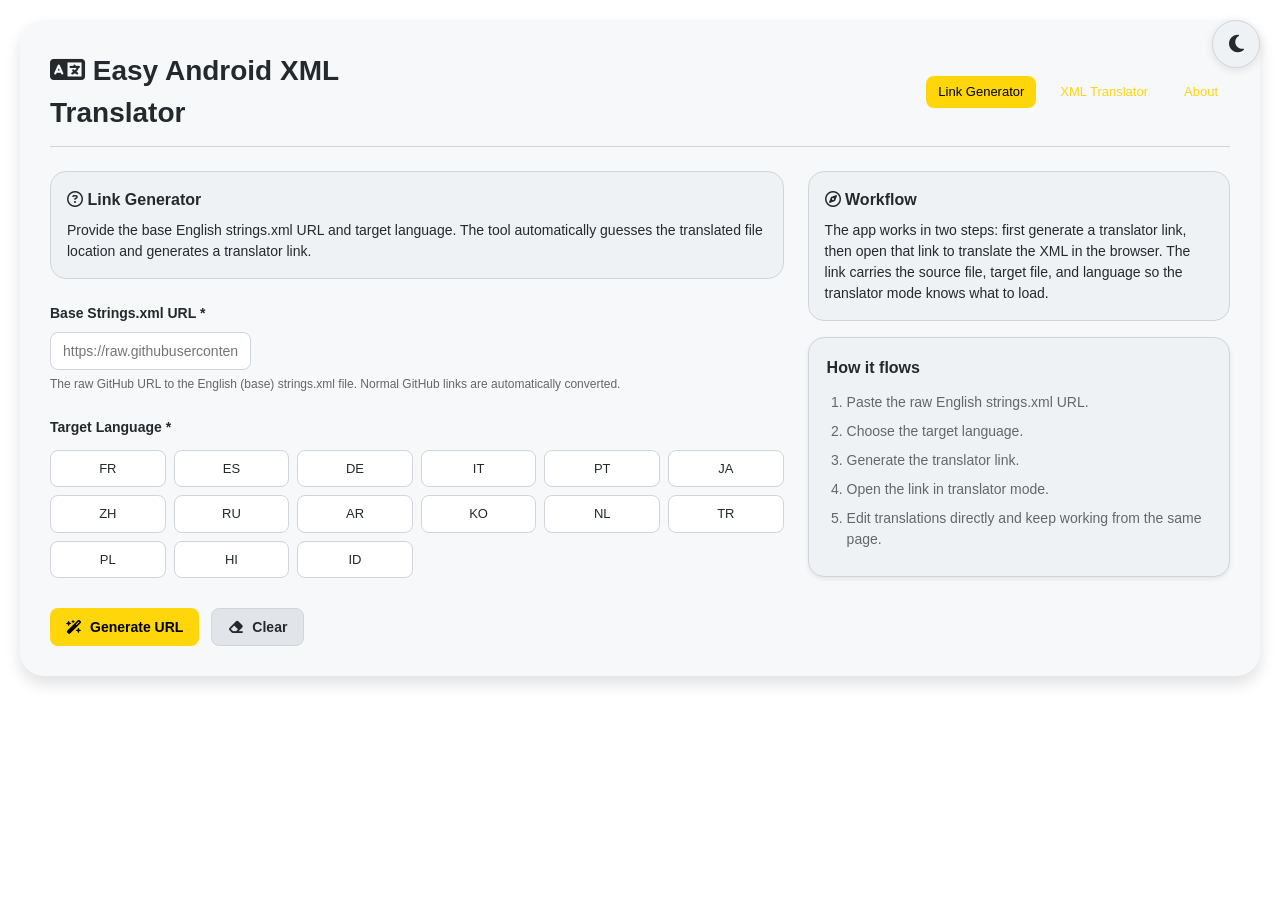
==== commit 793d2bdf: "Add missing translated XML export button. Fix plural parsing quantities, now with individual fields." ====
--- a/index.html
+++ b/index.html
@@ -105,6 +105,7 @@
     <header>
       <div class="controls">
         <button id="loadBtn" onclick="app.load()" class="btn-primary">Load</button>
+        <button id="exportBtn" onclick="app.exportXML()" class="btn-secondary" disabled><i class="fa-solid fa-download" aria-hidden="true"></i> Export XML</button>
       </div>
     </header>
 
@@ -197,4 +198,4 @@
 <script src="translator.js"></script>
 
 </body>
-</html>
+</html>
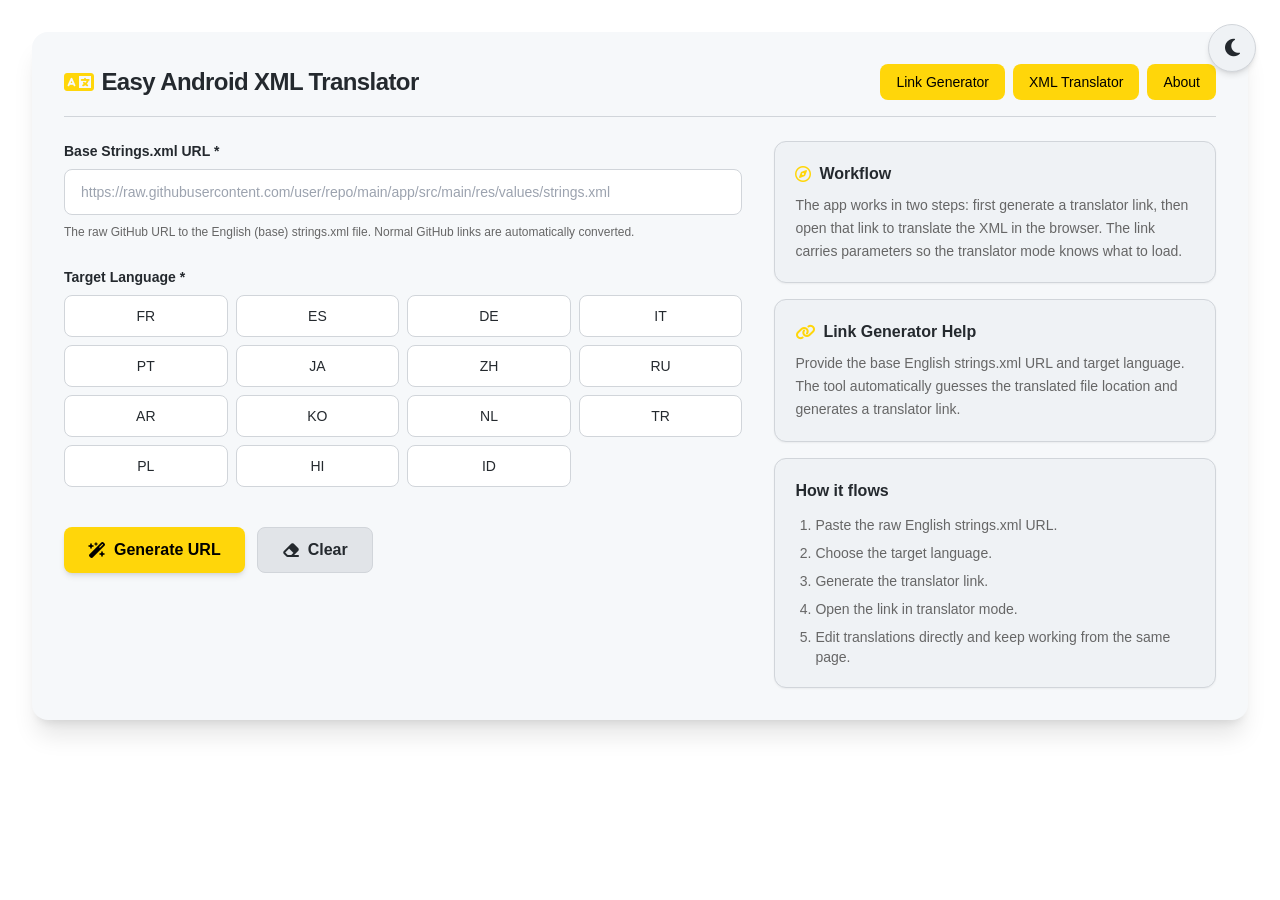
==== commit 11739c1a: "Improve the UI and UX. Improve overall performance. Add local XML file loading. Implement Tailwind." ====
--- a/index.html
+++ b/index.html
@@ -1,95 +1,119 @@
 <!DOCTYPE html>
-<html>
+<html lang="en">
 <head>
 <meta charset="UTF-8">
 <meta name="viewport" content="width=device-width, initial-scale=1.0">
 <title>Easy Android XML Translator</title>
+<script src="tailwind.js"></script>
+<script>
+  tailwind.config = {
+    darkMode: ['class', '[data-theme="dark"]'],
+    theme: {
+      extend: {
+        colors: {
+          accent: 'var(--color-accent)',
+          'accent-light': 'var(--color-accent-light)',
+          surface: 'var(--color-surface)',
+          surface2: 'var(--color-surface-2)',
+          surface3: 'var(--color-surface-3)',
+          border: 'var(--color-border)',
+          'border-light': 'var(--color-border-light)',
+          primary: 'var(--color-text-primary)',
+          secondary: 'var(--color-text-secondary)',
+          success: 'var(--color-success)',
+          error: 'var(--color-error)',
+          warning: 'var(--color-warning)',
+        },
+        fontFamily: {
+          sans: ['-apple-system', 'BlinkMacSystemFont', '"Segoe UI"', 'sans-serif'],
+          mono: ['Monaco', '"Courier New"', 'monospace'],
+        }
+      }
+    }
+  }
+</script>
 <link rel="stylesheet" href="style.css">
 <link rel="stylesheet" href="https://cdnjs.cloudflare.com/ajax/libs/font-awesome/6.5.0/css/all.min.css" crossorigin="anonymous" referrerpolicy="no-referrer">
 </head>
 
-<body>
-
-<div class="theme-toggle">
-  <button class="theme-toggle-btn"></button>
+<body class="bg-white dark:bg-black text-primary font-sans antialiased min-h-screen p-4 md:p-8 transition-colors duration-300">
+
+<div class="fixed top-6 right-6 z-50">
+  <button class="theme-toggle-btn w-12 h-12 rounded-full border border-border bg-surface2 text-primary flex items-center justify-center text-xl transition-all duration-150 shadow-md hover:bg-surface3 hover:scale-105 active:scale-95"></button>
 </div>
 
-<div class="container">
-  <div class="navbar">
-    <h1><i class="fa-solid fa-language" aria-hidden="true"></i> Easy Android XML Translator</h1>
-    <div class="navbar-spacer"></div>
-    <a href="?mode=generator" data-mode-link="generator">Link Generator</a>
-    <a href="?mode=translator" data-mode-link="translator">XML Translator</a>
-    <a href="?mode=about" data-mode-link="about">About</a>
-  </div>
-
-  <section id="mode-generator" class="mode-panel">
-    <div class="generator-layout">
-      <div class="generator-main">
-        <div class="quick-help">
-          <h3><i class="fa-regular fa-circle-question" aria-hidden="true"></i> Link Generator</h3>
-          <p>Provide the base English strings.xml URL and target language. The tool automatically guesses the translated file location and generates a translator link.</p>
-        </div>
-
-        <form id="generatorForm">
-          <div class="form-group">
-            <label for="sourceUrl">Base Strings.xml URL *</label>
-            <input
-              type="text"
-              id="sourceUrl"
-              placeholder="https://raw.githubusercontent.com/user/repo/main/app/src/main/res/values/strings.xml"
-              required>
-            <p class="help-text">The raw GitHub URL to the English (base) strings.xml file. Normal GitHub links are automatically converted.</p>
-          </div>
-
-          <div class="form-group">
-            <label>Target Language *</label>
-            <div class="language-options" id="languageOptions"></div>
-            <p class="help-text" id="selectedLangHelp" style="display:none;">Selected: <strong id="selectedLangName"></strong></p>
-          </div>
-
-          <div class="button-group">
-            <button type="submit" class="btn-primary"><i class="fa-solid fa-wand-magic-sparkles" aria-hidden="true"></i> Generate URL</button>
-            <button type="reset" class="btn-secondary"><i class="fa-solid fa-eraser" aria-hidden="true"></i> Clear</button>
+<div class="max-w-[1400px] mx-auto bg-surface rounded-2xl shadow-xl p-6 md:p-8 transition-all duration-300">
+  
+  <nav class="flex flex-col sm:flex-row items-start sm:items-center gap-4 pb-4 mb-6 border-b border-border">
+    <h1 class="text-xl md:text-2xl font-bold tracking-tight flex items-center gap-2 m-0">
+      <i class="fa-solid fa-language text-accent" aria-hidden="true"></i> Easy Android XML Translator
+    </h1>
+    <div class="sm:flex-1"></div>
+    <div class="flex flex-wrap gap-2 w-full sm:w-auto">
+      <a href="?mode=generator" data-mode-link="generator" class="text-sm font-medium px-4 py-2 rounded-lg transition-colors hover:bg-accent/10 data-[mode-link=generator]:bg-accent data-[mode-link=generator]:text-black">Link Generator</a>
+      <a href="?mode=translator" data-mode-link="translator" class="text-sm font-medium px-4 py-2 rounded-lg transition-colors hover:bg-accent/10 data-[mode-link=translator]:bg-accent data-[mode-link=translator]:text-black">XML Translator</a>
+      <a href="?mode=about" data-mode-link="about" class="text-sm font-medium px-4 py-2 rounded-lg transition-colors hover:bg-accent/10 data-[mode-link=about]:bg-accent data-[mode-link=about]:text-black">About</a>
+    </div>
+  </nav>
+
+  <section id="mode-generator" class="mode-panel hidden">
+    <div class="grid grid-cols-1 lg:grid-cols-5 gap-8 items-start">
+      <div class="lg:col-span-3">
+        <form id="generatorForm" class="space-y-6">
+          <div class="space-y-2">
+            <label for="sourceUrl" class="block font-semibold text-sm">Base Strings.xml URL *</label>
+            <input type="text" id="sourceUrl" class="w-full px-4 py-3 border border-border rounded-lg text-sm bg-white dark:bg-black text-primary focus:outline-none focus:ring-2 focus:ring-accent/20 focus:border-accent transition-all" placeholder="https://raw.githubusercontent.com/user/repo/main/app/src/main/res/values/strings.xml" required>
+            <p class="text-xs text-secondary mt-1 leading-relaxed">The raw GitHub URL to the English (base) strings.xml file. Normal GitHub links are automatically converted.</p>
+          </div>
+
+          <div class="space-y-2">
+            <label class="block font-semibold text-sm">Target Language *</label>
+            <div class="grid grid-cols-2 sm:grid-cols-3 md:grid-cols-4 lg:grid-cols-3 xl:grid-cols-4 gap-2 mt-3" id="languageOptions"></div>
+            <p class="text-xs text-secondary mt-2 hidden" id="selectedLangHelp">Selected: <strong id="selectedLangName" class="text-accent"></strong></p>
+          </div>
+
+          <div class="flex flex-col sm:flex-row gap-3 pt-4">
+            <button type="submit" class="w-full sm:w-auto px-6 py-2.5 bg-accent hover:bg-accent-light text-black font-semibold rounded-lg shadow-md transition-all inline-flex items-center justify-center gap-2"><i class="fa-solid fa-wand-magic-sparkles" aria-hidden="true"></i> Generate URL</button>
+            <button type="reset" class="w-full sm:w-auto px-6 py-2.5 bg-surface3 border border-border hover:bg-surface2 text-primary font-semibold rounded-lg transition-all inline-flex items-center justify-center gap-2"><i class="fa-solid fa-eraser" aria-hidden="true"></i> Clear</button>
           </div>
         </form>
 
-        <div class="error-message" id="errorMessage"></div>
-        <div class="success-message" id="successMessage"><i class="fa-solid fa-circle-check" aria-hidden="true"></i> URL generated successfully!</div>
-
-        <div class="output-section" id="outputSection">
-          <h2><i class="fa-solid fa-file-lines" aria-hidden="true"></i> Generated URL</h2>
-
-          <div class="url-preview" id="urlPreview">
-            <strong>Translator Link:</strong>
-            <code id="generatedUrl"></code>
-          </div>
-
-          <div style="margin-top: 16px;">
-            <button type="button" class="btn-primary" onclick="copyToClipboard(event)"><i class="fa-regular fa-copy" aria-hidden="true"></i> Copy URL</button>
-            <button type="button" class="btn-secondary" onclick="openTranslator()"><i class="fa-solid fa-arrow-up-right-from-square" aria-hidden="true"></i> Open Translator</button>
-          </div>
-
-          <div style="margin-top: 20px; padding: 16px; background: var(--color-surface-2); border-radius: var(--radius-lg); font-size: 12px; color: var(--color-text-secondary);">
-            <strong>Share this URL with translators:</strong>
-            <p style="margin: 8px 0 0 0; line-height: 1.6;">
-              - They can paste it in their browser<br>
-              - Load the strings to start translating<br>
-              - It works for any repository!
-            </p>
-          </div>
-        </div>
-      </div>
-
-      <aside class="generator-workflow">
-        <div class="quick-help">
-          <h3><i class="fa-regular fa-compass" aria-hidden="true"></i> Workflow</h3>
-          <p>The app works in two steps: first generate a translator link, then open that link to translate the XML in the browser. The link carries the source file, target file, and language so the translator mode knows what to load.</p>
-        </div>
-
-        <div class="workflow-card">
-          <h3>How it flows</h3>
-          <ol>
+        <div class="rounded-lg p-3 text-sm border-left-4 hidden mt-4 bg-error/10 text-error border-error" id="errorMessage"></div>
+        <div class="rounded-lg p-3 text-sm border-left-4 hidden mt-4 bg-success/10 text-success border-success" id="successMessage"><i class="fa-solid fa-circle-check" aria-hidden="true"></i> URL generated successfully!</div>
+
+        <div class="mt-8 pt-6 border-t border-border hidden" id="outputSection">
+          <h2 class="text-lg font-bold mb-4 flex items-center gap-2"><i class="fa-solid fa-file-lines text-accent" aria-hidden="true"></i> Generated URL</h2>
+          <div class="bg-accent/5 border border-accent rounded-xl p-4 text-xs md:text-sm">
+            <strong class="block text-accent mb-2">Translator Link:</strong>
+            <code id="generatedUrl" class="block bg-white dark:bg-black p-3 rounded-md font-mono break-all max-h-[150px] overflow-y-auto border border-border"></code>
+          </div>
+          <div class="flex flex-col sm:flex-row gap-3 mt-4">
+            <button type="button" class="w-full sm:w-auto px-5 py-2 bg-accent hover:bg-accent-light text-black font-semibold rounded-lg shadow-md transition-all inline-flex items-center justify-center gap-2" onclick="copyToClipboard(event)"><i class="fa-regular fa-copy" aria-hidden="true"></i> Copy URL</button>
+            <button type="button" class="w-full sm:w-auto px-5 py-2 bg-surface3 border border-border hover:bg-surface2 text-primary font-semibold rounded-lg transition-all inline-flex items-center justify-center gap-2" onclick="openTranslator()"><i class="fa-solid fa-arrow-up-right-from-square" aria-hidden="true"></i> Open Translator</button>
+          </div>
+          <div class="mt-5 p-4 bg-surface2 border border-border rounded-xl text-xs text-secondary space-y-2">
+            <strong class="text-primary">Share this URL with translators:</strong>
+            <p class="m-0 leading-relaxed">- They can paste it in their browser</p>
+            <p class="m-0 leading-relaxed">- Load the strings to start translating</p>
+            <p class="m-0 leading-relaxed">- It works for any repository!</p>
+          </div>
+        </div>
+      </div>
+
+      <div class="lg:col-span-2 space-y-4">
+        <div class="bg-surface2 border border-border rounded-xl p-5 shadow-sm">
+          <h3 class="text-base font-semibold mb-2 flex items-center gap-2"><i class="fa-regular fa-compass text-accent" aria-hidden="true"></i> Workflow</h3>
+          <p class="text-secondary text-sm leading-relaxed m-0">The app works in two steps: first generate a translator link, then open that link to translate the XML in the browser. The link carries parameters so the translator mode knows what to load.</p>
+        </div>
+        
+        <div class="bg-surface2 border border-border rounded-xl p-5 shadow-sm">
+          <h3 class="text-base font-semibold mb-2 flex items-center gap-2"><i class="fa-solid fa-link text-accent" aria-hidden="true"></i> Link Generator Help</h3>
+          <p class="text-secondary text-sm leading-relaxed m-0">Provide the base English strings.xml URL and target language. The tool automatically guesses the translated file location and generates a translator link.</p>
+        </div>
+
+        <div class="bg-surface2 border border-border rounded-xl p-5 shadow-sm space-y-3">
+          <h3 class="text-base font-semibold m-0">How it flows</h3>
+          <ol class="m-0 pl-5 text-secondary text-sm space-y-2 list-decimal">
             <li>Paste the raw English strings.xml URL.</li>
             <li>Choose the target language.</li>
             <li>Generate the translator link.</li>
@@ -97,97 +121,94 @@
             <li>Edit translations directly and keep working from the same page.</li>
           </ol>
         </div>
-      </aside>
+      </div>
     </div>
   </section>
 
-  <section id="mode-translator" class="mode-panel">
-    <header>
-      <div class="controls">
-        <button id="loadBtn" onclick="app.load()" class="btn-primary">Load</button>
-        <button id="exportBtn" onclick="app.exportXML()" class="btn-secondary" disabled><i class="fa-solid fa-download" aria-hidden="true"></i> Export XML</button>
+  <section id="mode-translator" class="mode-panel hidden space-y-6">
+    <header class="flex flex-col sm:flex-row gap-4 items-stretch sm:items-center justify-between pb-2">
+      <div class="flex flex-wrap items-center gap-2">
+        <button id="loadBtn" onclick="app.load()" class="px-5 py-2 bg-accent hover:bg-accent-light text-black font-bold rounded-lg shadow-md transition-all text-sm">
+          Load Remote Link
+        </button>
+        
+        <label class="px-4 py-2 bg-surface3 border border-border hover:bg-surface2 text-primary font-semibold rounded-lg transition-all text-sm cursor-pointer inline-flex items-center gap-2 shadow-sm">
+          <i class="fa-solid fa-file-import text-accent"></i> Upload Local XML
+          <input type="file" id="localXmlInput" accept=".xml" class="hidden" onchange="app.handleLocalUpload(event)">
+        </label>
+
+        <button id="exportBtn" onclick="app.exportXML()" class="px-4 py-2 bg-surface3 border border-border hover:bg-surface2 text-primary font-semibold rounded-lg transition-all text-sm inline-flex items-center gap-2" disabled>
+          <i class="fa-solid fa-download" aria-hidden="true"></i> Export XML
+        </button>
+      </div>
+
+      <div class="w-full sm:w-72">
+        <div class="relative">
+          <span class="absolute inset-y-0 left-0 flex items-center pl-3 pointer-events-none text-secondary">
+            <i class="fa-solid fa-magnifying-glass text-xs"></i>
+          </span>
+          <input type="text" id="search" placeholder="Quick filter by key..." class="w-full pl-9 pr-3 py-2 border border-border rounded-lg text-sm bg-white dark:bg-black text-primary focus:outline-none focus:ring-2 focus:ring-accent/20 focus:border-accent transition-all" onkeyup="app.onSearch(event)">
+        </div>
       </div>
     </header>
 
-    <div class="quick-help">
-      <h3><i class="fa-regular fa-circle-question" aria-hidden="true"></i> XML Translator</h3>
-      <p>Open this mode through a generated translator link. It loads the source and target XML from the URL parameters and lets you edit translations directly in the browser.</p>
-    </div>
-
-    <div class="legend">
-      <div class="legend-item">
-        <div class="legend-color" style="background: rgba(40, 167, 69, 0.15);"></div>
-        <span>Translated</span>
-      </div>
-      <div class="legend-item">
-        <div class="legend-color" style="background: rgba(215, 58, 73, 0.15);"></div>
-        <span>Missing</span>
-      </div>
-      <div class="legend-item">
-        <div class="legend-color" style="background: rgba(255, 193, 59, 0.15);"></div>
-        <span>Outdated</span>
-      </div>
-      <div class="legend-item">
-        <div class="legend-color" style="background: rgba(255, 107, 107, 0.15);"></div>
-        <span>Placeholder Issue</span>
-      </div>
-    </div>
-
-    <div class="filter-section">
-      <div class="filter-buttons">
-        <button class="filter-btn active" onclick="app.setFilter('all')">All Strings</button>
-        <button class="filter-btn" onclick="app.setFilter('missing')">Missing</button>
-        <button class="filter-btn" onclick="app.setFilter('outdated')">Outdated</button>
-        <button class="filter-btn" onclick="app.setFilter('needs-work')">Needs Work</button>
-      </div>
-      <div class="search-box">
-        <input type="text" id="search" placeholder="Search by key..." onkeyup="app.onSearch(event)">
-      </div>
-    </div>
-
-    <div class="stats">
-      <span id="statsTotal">Total: 0</span>
-      <span id="statsMissing">Missing: 0</span>
-      <span id="statsOutdated">Outdated: 0</span>
-      <span id="statusMsg" class="status">Idle</span>
-    </div>
-
-    <div class="config-info" id="configInfo"></div>
-
-    <div class="table-wrapper">
-      <table>
-        <thead>
+    <div class="flex flex-col sm:flex-row gap-4 items-start sm:items-center justify-between pt-2 border-t border-border/60">
+      <div class="flex flex-wrap gap-1.5">
+        <button class="px-3.5 py-1.5 text-xs font-semibold border rounded-full transition-all bg-white dark:bg-black border-accent text-primary data-[active=true]:bg-accent data-[active=true]:text-black" data-active="true" onclick="app.setFilter('all', this)">All Strings</button>
+        <button class="px-3.5 py-1.5 text-xs font-semibold border rounded-full transition-all bg-white dark:bg-black border-border text-secondary" onclick="app.setFilter('missing', this)">Missing</button>
+        <button class="px-3.5 py-1.5 text-xs font-semibold border rounded-full transition-all bg-white dark:bg-black border-border text-secondary" onclick="app.setFilter('outdated', this)">Outdated</button>
+        <button class="px-3.5 py-1.5 text-xs font-semibold border rounded-full transition-all bg-white dark:bg-black border-border text-secondary" onclick="app.setFilter('needs-work', this)">Needs Work</button>
+      </div>
+
+      <div class="flex flex-wrap items-center gap-4 text-xs font-medium text-secondary w-full sm:w-auto sm:justify-end">
+        <div class="flex items-center gap-1.5"><div class="w-2.5 h-2.5 rounded-full bg-success/40"></div><span id="statsTotal">Total: 0</span></div>
+        <div class="flex items-center gap-1.5"><div class="w-2.5 h-2.5 rounded-full bg-error/40"></div><span id="statsMissing">Missing: 0</span></div>
+        <div class="flex items-center gap-1.5"><div class="w-2.5 h-2.5 rounded-full bg-warning/40"></div><span id="statsOutdated">Outdated: 0</span></div>
+        <span id="statusMsg" class="text-accent font-semibold ml-auto sm:ml-2 bg-accent/5 px-2 py-0.5 rounded border border-accent/20">Idle</span>
+      </div>
+    </div>
+
+    <div class="text-xs text-secondary bg-surface2 p-3 border-l-4 border-accent rounded-r-lg hidden" id="configInfo"></div>
+
+    <div class="overflow-x-auto border border-border rounded-xl shadow-sm bg-white dark:bg-black">
+      <table class="w-full border-collapse text-sm text-left">
+        <thead class="bg-surface2 sticky top-0 z-10 font-bold text-primary border-b border-border">
           <tr>
-            <th style="width: 180px;">Key</th>
-            <th style="width: 1fr; min-width: 300px;">English</th>
-            <th style="width: 1fr; min-width: 300px;">Translation</th>
+            <th class="p-4 w-[240px]">Resource String Key</th>
+            <th class="p-4 min-w-[320px]">Base Language (English)</th>
+            <th class="p-4 min-w-[340px]">Translation Workfield</th>
           </tr>
         </thead>
-        <tbody id="tbody"></tbody>
+        <tbody id="tbody" class="divide-y divide-border/40"></tbody>
       </table>
     </div>
 
-    <div id="emptyState" class="empty-state" style="display:none;">
-      <h3>No strings found</h3>
-      <p>Load a strings.xml file to get started</p>
-    </div>
-
-    <div id="errorState" class="error-state" style="display:none;">
-      <h3>Configuration Error</h3>
-      <p id="errorMsg"></p>
+    <div id="emptyState" class="text-center py-16 px-4 text-secondary bg-surface2/40 rounded-xl border border-dashed border-border transition-all duration-150">
+      <div id="emptyStateLoadingContent" class="hidden space-y-3">
+        <i class="fa-solid fa-circle-notch fa-spin text-2xl text-accent"></i>
+        <h3 id="emptyStateLoadingText" class="text-sm font-bold text-primary">Processing layout entities...</h3>
+      </div>
+      <div id="emptyStateStaticContent" class="space-y-1">
+        <h3 class="text-base font-bold text-primary">No localized segments displayed</h3>
+        <p class="text-xs m-0 text-secondary">Click load remote configs or select a file resource locally from storage to translate strings.</p>
+      </div>
+    </div>
+
+    <div id="errorState" class="text-center py-12 px-4 text-error hidden">
+      <h3 class="text-lg font-bold mb-2">Configuration Framework Exception</h3>
+      <p id="errorMsg" class="text-sm font-mono max-w-[600px] mx-auto p-3 bg-error/10 rounded-lg border border-border"></p>
     </div>
   </section>
 
-  <section id="mode-about" class="mode-panel">
-    <div class="quick-help">
-      <h3><i class="fa-regular fa-circle-info" aria-hidden="true"></i> About</h3>
-      <p>Lightweight and free web tool to let human contributors translate Android strings.xml files for you. You will get the translated xml file via email or github issues. No account or configuration required, just a link containing all the info.</p>
-    </div>
-
-    <div class="about-copy">
-      <h2>REPOSITORY_UPSTREAM</h2>
-      <p>Review schematics, deploy manual local patches, and report infrastructure issues directly over the main codebase registry branch.</p>
-      <p><a href="https://github.com/Luminus-Labs/Easy-Android-xml-translator" target="_blank" rel="noreferrer noopener"><strong>ACCESS_GITHUB_REPOSITORY</strong></a></p>
+  <section id="mode-about" class="mode-panel hidden">
+    <div class="bg-surface2 border border-border rounded-xl p-5 shadow-sm mb-6">
+      <h3 class="text-base font-semibold mb-2 flex items-center gap-2"><i class="fa-solid fa-circle-info text-accent" aria-hidden="true"></i> About</h3>
+      <p class="text-secondary text-sm leading-relaxed m-0">Lightweight and free web tool to let human contributors translate Android strings.xml files for you. No account required, just a single processing pipeline parameters link configuration footprint package.</p>
+    </div>
+    <div class="bg-surface2 border border-border rounded-xl p-6 shadow-sm">
+      <h2 class="text-lg font-bold mb-3">REPOSITORY_UPSTREAM</h2>
+      <p class="text-secondary leading-relaxed mb-4">Review schematics, deploy manual local patches, and report infrastructure issues directly over the main codebase registry branch.</p>
+      <p class="m-0"><a href="https://github.com/Luminus-Labs/Easy-Android-xml-translator" target="_blank" rel="noreferrer noopener" class="text-accent no-underline font-semibold hover:underline flex items-center gap-1.5"><i class="fa-brands fa-github"></i> ACCESS_GITHUB_REPOSITORY</a></p>
     </div>
   </section>
 </div>
--- a/style.css
+++ b/style.css
@@ -36,38 +36,6 @@
   --color-text-secondary: #666666;
   --color-text-tertiary: #999999;
   --color-text-inverse: #ffffff;
-
-  /* Shadows */
-  --shadow-sm: 0 2px 4px rgba(0, 0, 0, 0.08);
-  --shadow-md: 0 2px 8px rgba(0, 0, 0, 0.1);
-  --shadow-lg: 0 8px 16px rgba(0, 0, 0, 0.12);
-  --shadow-xl: 0 16px 32px rgba(0, 0, 0, 0.15);
-
-  /* Spacing */
-  --space-xs: 4px;
-  --space-sm: 8px;
-  --space-md: 12px;
-  --space-lg: 16px;
-  --space-xl: 24px;
-  --space-2xl: 32px;
-  --space-3xl: 48px;
-
-  /* Border Radius */
-  --radius-sm: 4px;
-  --radius-md: 8px;
-  --radius-lg: 16px;
-  --radius-xl: 24px;
-  --radius-2xl: 32px;
-  --radius-full: 9999px;
-
-  /* Typography */
-  --font-family: -apple-system, BlinkMacSystemFont, 'Segoe UI', sans-serif;
-  --font-mono: 'Monaco', 'Courier New', monospace;
-
-  /* Transitions */
-  --transition-fast: 150ms ease-in-out;
-  --transition-normal: 300ms ease-in-out;
-  --transition-slow: 500ms ease-in-out;
 }
 
 /* =========================
@@ -94,1047 +62,24 @@
   --color-text-secondary: #b0b0b0;
   --color-text-tertiary: #808080;
   --color-text-inverse: #000000;
-
-  /* Shadows (adapted for dark mode) */
-  --shadow-sm: 0 2px 4px rgba(255, 255, 255, 0.04);
-  --shadow-md: 0 2px 8px rgba(255, 255, 255, 0.06);
-  --shadow-lg: 0 8px 16px rgba(255, 255, 255, 0.08);
-  --shadow-xl: 0 16px 32px rgba(255, 255, 255, 0.1);
 }
 
 /* =========================
-   GLOBAL STYLES
+   NATIVE COMPONENT FIXES
 ========================= */
 
-* {
-  box-sizing: border-box;
+/* Retained explicitly to handle custom border styles injected by the parser script */
+.border-left-4 {
+  border-left-width: 4px;
 }
 
-html {
-  -webkit-font-smoothing: antialiased;
-  -moz-osx-font-smoothing: grayscale;
-}
-
-body {
-  margin: 0;
-  padding: 20px;
-  background: var(--color-bg);
-  color: var(--color-text-primary);
-  font-family: var(--font-family);
-  font-size: 14px;
-  line-height: 1.5;
-  transition: background-color var(--transition-normal), color var(--transition-normal);
-}
-
-/* =========================
-   THEME TOGGLE
-========================= */
-
-.theme-toggle {
-  position: fixed;
-  top: 20px;
-  right: 20px;
-  z-index: 1000;
-}
-
-.theme-toggle-btn {
-  width: 48px;
-  height: 48px;
-  border-radius: var(--radius-full);
-  border: 1px solid var(--color-border);
-  background: var(--color-surface-2);
-  color: var(--color-text-primary);
-  cursor: pointer;
-  font-size: 20px;
-  display: flex;
-  align-items: center;
-  justify-content: center;
-  transition: all var(--transition-fast);
-  box-shadow: var(--shadow-md);
-}
-
-.theme-toggle-btn:hover {
-  background: var(--color-surface-3);
-  transform: scale(1.05);
-}
-
-.theme-toggle-btn:active {
-  transform: scale(0.95);
-}
-
-/* =========================
-   CONTAINER & LAYOUT
-========================= */
-
-.container {
-  max-width: 1400px;
-  margin: 0 auto;
-  background: var(--color-surface);
-  border-radius: var(--radius-xl);
-  box-shadow: var(--shadow-lg);
-  padding: 30px;
-  transition: background-color var(--transition-normal), box-shadow var(--transition-normal);
-}
-
-@media (max-width: 768px) {
-  .container {
-    padding: 16px;
-    border-radius: var(--radius-lg);
-  }
-}
-
-/* =========================
-   HEADER
-========================= */
-
-header {
-  display: flex;
-  gap: 12px;
-  align-items: center;
-  flex-wrap: wrap;
-  margin-bottom: 30px;
-  border-bottom: 1px solid var(--color-border);
-  padding-bottom: 20px;
-}
-
-h1 {
-  margin: 0;
-  font-size: 28px;
-  flex: 1;
-  min-width: 200px;
-  color: var(--color-text-primary);
-}
-
-.subtitle {
-  font-size: 14px;
-  color: var(--color-text-secondary);
-  margin: 0;
-}
-
-h2 {
-  font-size: 18px;
-  margin: 0 0 16px 0;
-  color: var(--color-text-primary);
-}
-
-h3 {
-  font-size: 16px;
-  margin: 0 0 12px 0;
-  color: var(--color-text-primary);
-}
-
-/* =========================
-   CONTROLS & BUTTONS
-========================= */
-
-.controls {
-  display: flex;
-  gap: var(--space-lg);
-  align-items: center;
-  flex-wrap: wrap;
-}
-
-label {
-  display: flex;
-  align-items: center;
-  gap: var(--space-sm);
-  font-weight: 500;
-  color: var(--color-text-primary);
-  font-size: 14px;
-}
-
-select,
-input[type="text"],
-input[type="email"],
-textarea {
-  padding: 10px 12px;
-  border: 1px solid var(--color-border);
-  border-radius: var(--radius-md);
-  font-size: 14px;
-  font-family: inherit;
-  background: var(--color-bg);
-  color: var(--color-text-primary);
-  transition: border-color var(--transition-fast), box-shadow var(--transition-fast);
-}
-
-select:focus,
-input[type="text"]:focus,
-input[type="email"]:focus,
-textarea:focus {
-  outline: none;
-  border-color: var(--color-accent);
-  box-shadow: 0 0 0 3px rgba(255, 214, 10, 0.1);
-}
-
-select {
-  min-width: 120px;
-  cursor: pointer;
-}
-
-input[type="text"],
-input[type="email"] {
-  min-width: 200px;
-}
-
-textarea {
-  resize: vertical;
-  font-family: var(--font-mono);
-  font-size: 12px;
-}
-
-/* =========================
-   BUTTONS
-========================= */
-
-button {
-  padding: 10px 16px;
-  border: none;
-  border-radius: var(--radius-md);
-  font-size: 14px;
-  font-weight: 600;
-  cursor: pointer;
-  transition: all var(--transition-fast);
-  font-family: inherit;
-  display: inline-flex;
-  align-items: center;
-  gap: var(--space-sm);
-}
-
-button:active {
-  transform: scale(0.98);
-}
-
-button:disabled {
-  opacity: 0.5;
-  cursor: not-allowed;
-}
-
-/* Button Variants */
-
-.btn-primary {
-  background: var(--color-accent);
-  color: var(--color-on-accent);
-  border: none;
-}
-
-.btn-primary:hover:not(:disabled) {
-  background: var(--color-accent-light);
-  box-shadow: var(--shadow-lg);
-}
-
-.btn-secondary {
-  background: var(--color-surface-3);
-  color: var(--color-text-primary);
-  border: 1px solid var(--color-border);
-}
-
-.btn-secondary:hover:not(:disabled) {
-  background: var(--color-surface-2);
-  border-color: var(--color-accent);
-}
-
-.btn-tertiary {
-  background: transparent;
-  color: var(--color-accent);
-  border: 1px solid var(--color-accent);
-}
-
-.btn-tertiary:hover:not(:disabled) {
-  background: rgba(255, 214, 10, 0.1);
-}
-
-/* =========================
-   FORM GROUPS
-========================= */
-
-.form-group {
-  margin-bottom: 24px;
-}
-
-.form-row {
-  display: grid;
-  grid-template-columns: 1fr 1fr;
-  gap: 16px;
-}
-
-@media (max-width: 768px) {
-  .form-row {
-    grid-template-columns: 1fr;
-  }
-}
-
-.form-group label {
-  display: block;
-  font-weight: 600;
-  margin-bottom: 8px;
-  color: var(--color-text-primary);
-}
-
-.help-text {
-  font-size: 12px;
-  color: var(--color-text-secondary);
-  margin-top: 6px;
-  line-height: 1.4;
-}
-
-/* =========================
-   MESSAGES & ALERTS
-========================= */
-
-.success-message,
-.error-message,
-.info-message {
-  border-radius: var(--radius-md);
-  padding: 12px;
-  margin-bottom: 12px;
-  font-size: 13px;
-  display: none;
-  border-left: 4px solid;
-}
-
-.success-message.show,
-.error-message.show,
-.info-message.show {
-  display: block;
-}
-
-.success-message {
-  background: rgba(40, 167, 69, 0.1);
-  color: var(--color-success);
-  border-left-color: var(--color-success);
-}
-
-.error-message {
-  background: rgba(215, 58, 73, 0.1);
-  color: var(--color-error);
-  border-left-color: var(--color-error);
-}
-
-.info-message {
-  background: rgba(3, 102, 214, 0.1);
-  color: var(--color-info);
-  border-left-color: var(--color-info);
-}
-
-/* =========================
-   LEGEND & COLORS
-========================= */
-
-.legend {
-  display: flex;
-  gap: 16px;
-  margin-top: 12px;
-  font-size: 12px;
-  flex-wrap: wrap;
-}
-
-.legend-item {
-  display: flex;
-  align-items: center;
-  gap: 6px;
-}
-
-.legend-color {
-  width: 16px;
-  height: 16px;
-  border-radius: var(--radius-sm);
-  border: 1px solid var(--color-border);
-}
-
-/* =========================
-   FILTER & SEARCH
-========================= */
-
-.filter-section {
-  display: flex;
-  gap: 8px;
-  align-items: center;
-  flex-wrap: wrap;
-  padding: 12px 0;
-  border-top: 1px solid var(--color-border);
-}
-
-.filter-buttons {
-  display: flex;
-  gap: 6px;
-  flex-wrap: wrap;
-}
-
-.filter-btn {
-  background: var(--color-bg);
-  color: var(--color-accent);
-  border: 1px solid var(--color-accent);
-  padding: 6px 12px;
-  border-radius: var(--radius-full);
-  cursor: pointer;
-  font-size: 13px;
-  font-weight: 500;
-  transition: all var(--transition-fast);
-}
-
-.filter-btn.active {
-  background: var(--color-accent);
-  color: var(--color-on-accent);
-}
-
-.filter-btn:hover:not(.active) {
-  background: rgba(255, 214, 10, 0.1);
-}
-
-.search-box {
-  flex: 1;
-  min-width: 200px;
-}
-
-.search-box input {
-  width: 100%;
-}
-
-/* =========================
-   TABLE
-========================= */
-
-.table-wrapper {
-  overflow-x: auto;
-  margin-top: 20px;
-  border-radius: var(--radius-md);
-  border: 1px solid var(--color-border);
-}
-
-table {
-  width: 100%;
-  border-collapse: collapse;
-  font-size: 14px;
-}
-
-thead {
-  position: sticky;
-  top: 0;
-  z-index: 10;
-  background: var(--color-surface-2);
-}
-
-th {
-  border-bottom: 1px solid var(--color-border);
-  padding: 12px;
-  text-align: left;
-  font-weight: 600;
-  color: var(--color-text-primary);
-}
-
-td {
-  border-bottom: 1px solid var(--color-border-light);
-  padding: 12px;
-  vertical-align: top;
-}
-
-tr:last-child td {
-  border-bottom: none;
-}
-
-tr.row-missing {
-  background: rgba(215, 58, 73, 0.05);
-}
-
-tr.row-ok {
-  background: rgba(40, 167, 69, 0.05);
-}
-
-tr.row-outdated {
-  background: rgba(255, 193, 59, 0.05);
-}
-
-tr.row-placeholder-issue {
-  background: rgba(255, 107, 107, 0.05);
-}
-
-/* =========================
-   BADGES & CHIPS
-========================= */
-
-.badge {
-  display: inline-block;
-  font-size: 11px;
-  padding: 3px 8px;
-  border-radius: var(--radius-full);
-  font-weight: 600;
-  white-space: nowrap;
-}
-
-.badge-missing {
-  background: rgba(215, 58, 73, 0.15);
-  color: var(--color-error);
-}
-
-.badge-ok {
-  background: rgba(40, 167, 69, 0.15);
-  color: var(--color-success);
-}
-
-.badge-outdated {
-  background: rgba(255, 193, 59, 0.15);
-  color: var(--color-warning);
-}
-
-.badge-placeholder-issue {
-  background: rgba(215, 58, 73, 0.15);
-  color: var(--color-error);
-}
-
-/* =========================
-   CARDS & BOXES
-========================= */
-
-.card {
-  background: var(--color-surface-2);
-  border: 1px solid var(--color-border);
-  border-radius: var(--radius-lg);
-  padding: 20px;
-  transition: all var(--transition-normal);
-}
-
-.card:hover {
-  box-shadow: var(--shadow-md);
-  border-color: var(--color-accent);
-}
-
-.quick-help {
-  background: var(--color-surface-2);
-  border: 1px solid var(--color-border);
-  border-radius: var(--radius-lg);
-  padding: 16px;
-  margin-bottom: 24px;
-}
-
-.quick-help h3 {
-  margin: 0 0 8px 0;
-}
-
-.quick-help p {
-  margin: 0;
-  line-height: 1.5;
-}
-
-.quick-help code {
-  background: var(--color-bg);
-  padding: 2px 6px;
-  border-radius: var(--radius-sm);
-  font-family: var(--font-mono);
-}
-
-.config-info {
-  font-size: 12px;
-  color: var(--color-text-secondary);
-  background: var(--color-surface-2);
-  padding: 12px;
-  border-radius: var(--radius-md);
-  margin-bottom: 12px;
-  border-left: 4px solid var(--color-info);
-  display: none;
-}
-
-.config-info.show {
-  display: block;
-}
-
-/* =========================
-   TEXT CELLS & CODE
-========================= */
-
-.text-cell {
-  font-family: var(--font-mono);
-  font-size: 13px;
-  background: var(--color-bg);
-  color: var(--color-text-primary);
-  max-width: 300px;
-  word-break: break-word;
-  white-space: pre-wrap;
-  max-height: 150px;
-  overflow-y: auto;
-  border-radius: var(--radius-sm);
-  padding: 8px;
-  border: 1px solid var(--color-border);
-}
-
-.key-cell {
-  font-weight: 600;
-  color: var(--color-text-primary);
-  max-width: 200px;
-  word-break: break-word;
-}
-
-/* =========================
-   TRANSLATION CELL
-========================= */
-
-.translation-cell input {
-  width: 100%;
-  padding: 8px;
-  border: 1px solid var(--color-border);
-  border-radius: var(--radius-md);
-  font-family: inherit;
-  font-size: 14px;
-  background: var(--color-bg);
-  color: var(--color-text-primary);
-}
-
-.translation-cell input:focus {
-  outline: none;
-  border-color: var(--color-accent);
-  box-shadow: 0 0 0 3px rgba(255, 214, 10, 0.1);
-}
-
-/* =========================
-   EMPTY & ERROR STATES
-========================= */
-
-.empty-state,
-.error-state {
-  text-align: center;
-  padding: 60px 20px;
-  color: var(--color-text-secondary);
-}
-
-.empty-state h3,
-.error-state h3 {
-  font-size: 18px;
-  margin-bottom: 8px;
-  color: var(--color-text-primary);
-}
-
-.empty-state p,
-.error-state p {
-  font-size: 14px;
-  margin: 0;
-}
-
-.error-state {
-  color: var(--color-error);
-}
-
-.error-state p {
-  font-size: 14px;
-  margin: 8px 0;
-  font-family: var(--font-mono);
-  background: rgba(215, 58, 73, 0.1);
-  padding: 8px;
-  border-radius: var(--radius-sm);
-  max-width: 600px;
-  margin-left: auto;
-  margin-right: auto;
-}
-
-/* =========================
-   OUTPUT SECTION
-========================= */
-
-.output-section {
-  margin-top: 40px;
-  padding-top: 30px;
-  border-top: 1px solid var(--color-border);
-  display: none;
-}
-
-.output-section.show {
-  display: block;
-}
-
-.output-box {
-  background: var(--color-surface-2);
-  border: 1px solid var(--color-border);
-  border-radius: var(--radius-md);
-  padding: 12px;
-  margin-bottom: 12px;
-  word-break: break-all;
-  font-family: var(--font-mono);
-  font-size: 12px;
-  color: var(--color-text-primary);
-  max-height: 200px;
-  overflow-y: auto;
-  position: relative;
-}
-
-.copy-btn {
-  position: absolute;
-  top: 8px;
-  right: 8px;
-  padding: 4px 8px;
-  font-size: 11px;
-  background: var(--color-bg);
-  border: 1px solid var(--color-border);
-  border-radius: var(--radius-sm);
-  cursor: pointer;
-  transition: all var(--transition-fast);
-  color: var(--color-text-secondary);
-}
-
-.copy-btn:hover {
-  background: var(--color-surface-3);
-  border-color: var(--color-accent);
-  color: var(--color-accent);
-}
-
-/* =========================
-   URL PREVIEW
-========================= */
-
-.url-preview {
-  background: rgba(255, 214, 10, 0.08);
-  border: 1px solid var(--color-accent);
-  border-radius: var(--radius-lg);
-  padding: 12px;
-  margin-top: 16px;
-  font-size: 12px;
-  color: var(--color-text-primary);
-}
-
-.url-preview strong {
-  display: block;
-  margin-bottom: 8px;
-  color: var(--color-accent);
-}
-
-.url-preview code {
-  display: block;
-  background: var(--color-bg);
-  padding: 8px;
-  border-radius: var(--radius-md);
-  margin-top: 8px;
-  font-family: var(--font-mono);
-  word-break: break-all;
-  max-height: 150px;
-  overflow-y: auto;
-  color: var(--color-text-primary);
-}
-
-/* =========================
-   LANGUAGE OPTIONS
-========================= */
-
-.language-options {
-  display: grid;
-  grid-template-columns: repeat(auto-fill, minmax(100px, 1fr));
-  gap: 8px;
-  margin-top: 12px;
-}
-
-.lang-option {
-  padding: 8px;
-  border: 1px solid var(--color-border);
-  border-radius: var(--radius-md);
-  background: var(--color-bg);
-  cursor: pointer;
-  text-align: center;
-  font-size: 13px;
-  transition: all var(--transition-fast);
-  color: var(--color-text-primary);
-}
-
-.lang-option:hover {
-  border-color: var(--color-accent);
-  background: rgba(255, 214, 10, 0.08);
-}
-
-.lang-option.selected {
-  background: var(--color-accent);
-  color: var(--color-on-accent);
-  border-color: var(--color-accent);
-}
-
-/* =========================
-   STATS
-========================= */
-
-.stats {
-  font-size: 13px;
-  color: var(--color-text-secondary);
-  display: flex;
-  gap: 16px;
-  margin-bottom: 16px;
-}
-
-.status {
-  color: var(--color-info);
-  font-weight: 500;
-  font-size: 13px;
-}
-
-.outdated-diff {
-  font-size: 12px;
-  color: var(--color-warning);
-  margin-top: 4px;
-  font-family: var(--font-mono);
-}
-
-/* =========================
-   BUTTON GROUP
-========================= */
-
-.button-group {
-  display: flex;
-  gap: 12px;
-  margin-top: 30px;
-  flex-wrap: wrap;
-}
-
-@media (max-width: 768px) {
-  .button-group {
-    flex-direction: column;
-  }
-
-  .button-group button {
-    width: 100%;
-  }
-}
-
-/* =========================
-   NAVBAR
-========================= */
-
-.navbar {
-  display: flex;
-  gap: 12px;
-  align-items: center;
-  flex-wrap: wrap;
-  margin-bottom: 20px;
-  padding-bottom: 12px;
-  border-bottom: 1px solid var(--color-border);
-}
-
-.navbar a {
-  color: var(--color-accent);
-  text-decoration: none;
-  font-weight: 500;
-  font-size: 13px;
-  padding: 6px 12px;
-  border-radius: var(--radius-md);
-  transition: all var(--transition-fast);
-}
-
-.navbar a:hover {
-  background: rgba(255, 214, 10, 0.1);
-}
-
-.navbar a.active {
-  background: var(--color-accent);
-  color: var(--color-on-accent);
-}
-
-.navbar-spacer {
-  flex: 1;
-}
-
-/* =========================
-   UTILITY CLASSES
-========================= */
-
-.w-100 {
-  width: 100%;
-}
-
-.text-center {
-  text-align: center;
-}
-
-.mt-2 {
-  margin-top: var(--space-lg);
-}
-
-.mb-2 {
-  margin-bottom: var(--space-lg);
-}
-
-.p-2 {
-  padding: var(--space-lg);
-}
-
-/* =========================
-   RESPONSIVENESS
-========================= */
-
-@media (max-width: 768px) {
-  body {
-    padding: 12px;
-  }
-
-  .container {
-    padding: 16px;
-    border-radius: var(--radius-lg);
-  }
-
-  header {
-    flex-direction: column;
-    align-items: flex-start;
-  }
-
-  h1 {
-    width: 100%;
-    font-size: 22px;
-  }
-
-  .controls {
-    width: 100%;
-    flex-direction: column;
-  }
-
-  label,
-  select,
-  input[type="text"],
-  input[type="email"],
-  button {
-    width: 100%;
-  }
-
-  .filter-section {
-    flex-direction: column;
-  }
-
-  .filter-buttons {
-    width: 100%;
-  }
-
-  .filter-btn {
-    flex: 1;
-    min-width: 80px;
-  }
-
-  .search-box {
-    width: 100%;
-  }
-
-  .text-cell {
-    max-width: 150px;
-    font-size: 12px;
-  }
-
-  th,
-  td {
-    padding: 8px;
-    font-size: 12px;
-  }
-
-  .key-cell {
-    max-width: 100px;
-  }
-
-  .config-info {
-    font-size: 11px;
-  }
-
-  .language-options {
-    grid-template-columns: repeat(auto-fill, minmax(80px, 1fr));
-  }
-
-  .theme-toggle {
-    position: static;
-    margin-bottom: 12px;
-  }
-
-  .theme-toggle-btn {
-    width: 40px;
-    height: 40px;
-    font-size: 18px;
-  }
-}
-
-/* =========================
-   PRINT STYLES
-========================= */
-
+/* Clean printing abstraction override layer */
 @media print {
   .theme-toggle,
-  .button-group,
-  .controls,
-  .navbar {
-    display: none;
+  form,
+  header,
+  nav,
+  .filter-section {
+    display: none !important;
   }
-}
-
-/* =========================
-   MULTI-MODE PAGES
-========================= */
-
-.mode-panel {
-  margin-top: 24px;
-}
-
-.about-grid {
-  display: grid;
-  grid-template-columns: repeat(auto-fit, minmax(220px, 1fr));
-  gap: 16px;
-  margin-top: 16px;
-}
-
-.about-card {
-  background: var(--color-surface-2);
-  border: 1px solid var(--color-border-light);
-  border-radius: var(--radius-lg);
-  padding: 18px;
-  box-shadow: var(--shadow-sm);
-}
-
-.about-card h3 {
-  margin-top: 0;
-  margin-bottom: 8px;
-}
-
-.about-card p {
-  margin: 0;
-  color: var(--color-text-secondary);
-}
-
-.generator-layout {
-  display: grid;
-  grid-template-columns: minmax(0, 1.65fr) minmax(280px, 0.95fr);
-  gap: 24px;
-  align-items: start;
-}
-
-.generator-main,
-.generator-workflow {
-  min-width: 0;
-}
-
-.generator-workflow .quick-help {
-  margin-bottom: 16px;
-}
-
-.workflow-card,
-.about-copy {
-  background: var(--color-surface-2);
-  border: 1px solid var(--color-border);
-  border-radius: var(--radius-lg);
-  padding: 18px;
-  box-shadow: var(--shadow-sm);
-}
-
-.workflow-card h3,
-.about-copy h2 {
-  margin-top: 0;
-  margin-bottom: 12px;
-}
-
-.workflow-card ol {
-  margin: 0;
-  padding-left: 20px;
-  color: var(--color-text-secondary);
-}
-
-.workflow-card li {
-  margin-bottom: 8px;
-}
-
-.about-copy p {
-  margin: 0 0 12px 0;
-  line-height: 1.6;
-}
-
-.about-copy p:last-child {
-  margin-bottom: 0;
-}
-
-@media (max-width: 960px) {
-  .generator-layout {
-    grid-template-columns: 1fr;
-  }
-}
+}
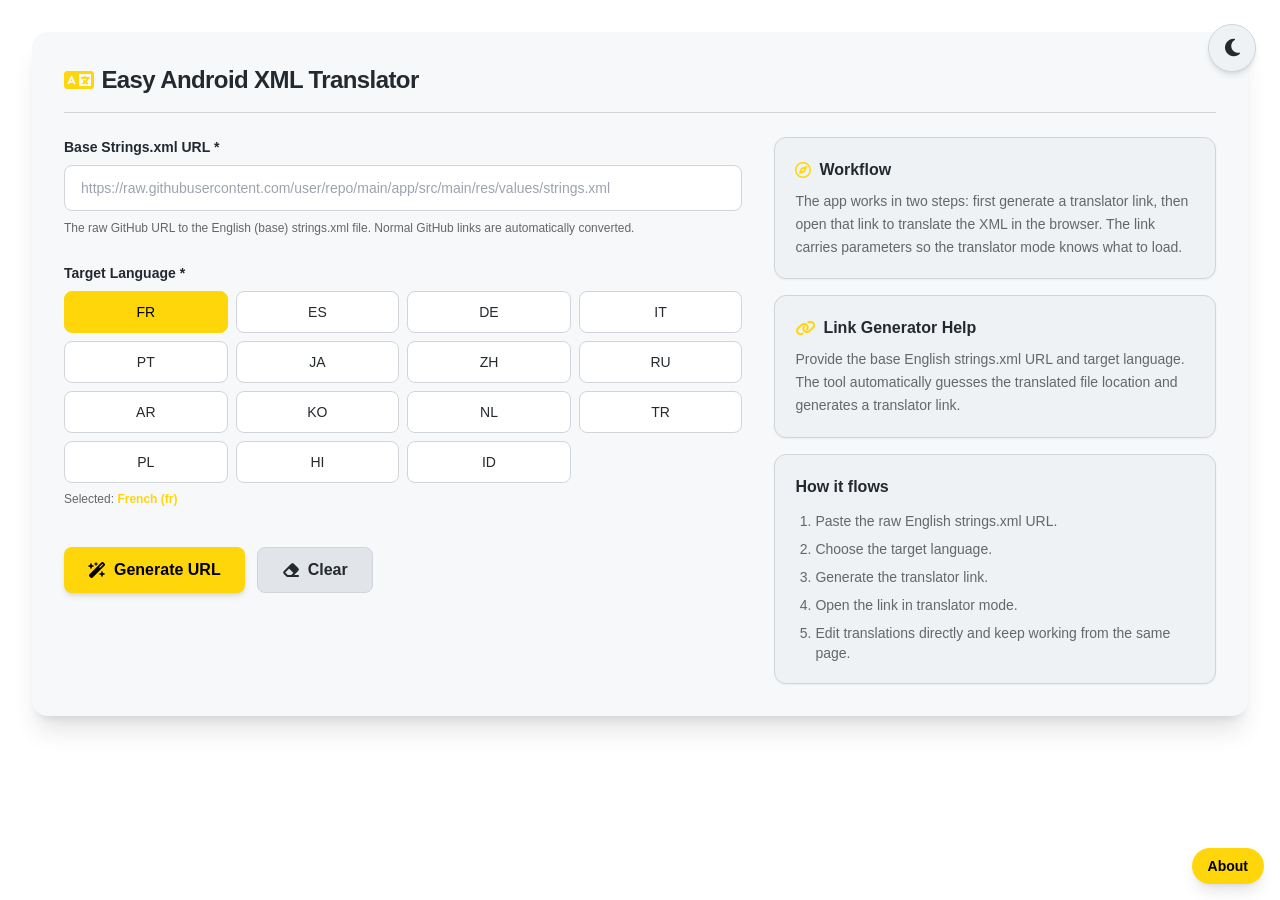
==== commit 82d96374: "Mobile ui, enjoy" ====
--- a/index.html
+++ b/index.html
@@ -49,12 +49,9 @@
       <i class="fa-solid fa-language text-accent" aria-hidden="true"></i> Easy Android XML Translator
     </h1>
     <div class="sm:flex-1"></div>
-    <div class="flex flex-wrap gap-2 w-full sm:w-auto">
-      <a href="?mode=generator" data-mode-link="generator" class="text-sm font-medium px-4 py-2 rounded-lg transition-colors hover:bg-accent/10 data-[mode-link=generator]:bg-accent data-[mode-link=generator]:text-black">Link Generator</a>
-      <a href="?mode=translator" data-mode-link="translator" class="text-sm font-medium px-4 py-2 rounded-lg transition-colors hover:bg-accent/10 data-[mode-link=translator]:bg-accent data-[mode-link=translator]:text-black">XML Translator</a>
-      <a href="?mode=about" data-mode-link="about" class="text-sm font-medium px-4 py-2 rounded-lg transition-colors hover:bg-accent/10 data-[mode-link=about]:bg-accent data-[mode-link=about]:text-black">About</a>
-    </div>
   </nav>
+
+  <a href="?mode=about" data-mode-link="about" class="fixed bottom-4 right-4 z-40 inline-flex items-center gap-2 rounded-full bg-accent px-4 py-2 text-sm font-semibold text-black shadow-lg transition-all hover:bg-accent-light">About</a>
 
   <section id="mode-generator" class="mode-panel hidden">
     <div class="grid grid-cols-1 lg:grid-cols-5 gap-8 items-start">
@@ -126,19 +123,12 @@
   </section>
 
   <section id="mode-translator" class="mode-panel hidden space-y-6">
+    <div id="mobileTranslatorView" class="block md:hidden mb-2"></div>
+
     <header class="flex flex-col sm:flex-row gap-4 items-stretch sm:items-center justify-between pb-2">
       <div class="flex flex-wrap items-center gap-2">
-        <button id="loadBtn" onclick="app.load()" class="px-5 py-2 bg-accent hover:bg-accent-light text-black font-bold rounded-lg shadow-md transition-all text-sm">
-          Load Remote Link
-        </button>
-        
-        <label class="px-4 py-2 bg-surface3 border border-border hover:bg-surface2 text-primary font-semibold rounded-lg transition-all text-sm cursor-pointer inline-flex items-center gap-2 shadow-sm">
-          <i class="fa-solid fa-file-import text-accent"></i> Upload Local XML
-          <input type="file" id="localXmlInput" accept=".xml" class="hidden" onchange="app.handleLocalUpload(event)">
-        </label>
-
         <button id="exportBtn" onclick="app.exportXML()" class="px-4 py-2 bg-surface3 border border-border hover:bg-surface2 text-primary font-semibold rounded-lg transition-all text-sm inline-flex items-center gap-2" disabled>
-          <i class="fa-solid fa-download" aria-hidden="true"></i> Export XML
+          <i class="fa-solid fa-download" aria-hidden="true"></i> Download XML
         </button>
       </div>
 
@@ -152,25 +142,32 @@
       </div>
     </header>
 
-    <div class="flex flex-col sm:flex-row gap-4 items-start sm:items-center justify-between pt-2 border-t border-border/60">
-      <div class="flex flex-wrap gap-1.5">
+    <div class="flex flex-col gap-3 pt-2 border-t border-border/60">
+      <label class="inline-flex items-center gap-3 text-sm font-medium text-secondary">
+        <input id="ignoreCompletedToggle" type="checkbox" class="h-4 w-4 rounded border-border accent-accent" onchange="app.toggleIgnoreCompleted(this.checked)">
+        <span>Hide completed translations</span>
+      </label>
+
+      <div class="flex flex-col sm:flex-row gap-4 items-start sm:items-center justify-between">
+        <div class="hidden md:flex flex-wrap gap-1.5">
         <button class="px-3.5 py-1.5 text-xs font-semibold border rounded-full transition-all bg-white dark:bg-black border-accent text-primary data-[active=true]:bg-accent data-[active=true]:text-black" data-active="true" onclick="app.setFilter('all', this)">All Strings</button>
         <button class="px-3.5 py-1.5 text-xs font-semibold border rounded-full transition-all bg-white dark:bg-black border-border text-secondary" onclick="app.setFilter('missing', this)">Missing</button>
         <button class="px-3.5 py-1.5 text-xs font-semibold border rounded-full transition-all bg-white dark:bg-black border-border text-secondary" onclick="app.setFilter('outdated', this)">Outdated</button>
         <button class="px-3.5 py-1.5 text-xs font-semibold border rounded-full transition-all bg-white dark:bg-black border-border text-secondary" onclick="app.setFilter('needs-work', this)">Needs Work</button>
       </div>
 
-      <div class="flex flex-wrap items-center gap-4 text-xs font-medium text-secondary w-full sm:w-auto sm:justify-end">
-        <div class="flex items-center gap-1.5"><div class="w-2.5 h-2.5 rounded-full bg-success/40"></div><span id="statsTotal">Total: 0</span></div>
-        <div class="flex items-center gap-1.5"><div class="w-2.5 h-2.5 rounded-full bg-error/40"></div><span id="statsMissing">Missing: 0</span></div>
-        <div class="flex items-center gap-1.5"><div class="w-2.5 h-2.5 rounded-full bg-warning/40"></div><span id="statsOutdated">Outdated: 0</span></div>
-        <span id="statusMsg" class="text-accent font-semibold ml-auto sm:ml-2 bg-accent/5 px-2 py-0.5 rounded border border-accent/20">Idle</span>
-      </div>
-    </div>
-
-    <div class="text-xs text-secondary bg-surface2 p-3 border-l-4 border-accent rounded-r-lg hidden" id="configInfo"></div>
-
-    <div class="overflow-x-auto border border-border rounded-xl shadow-sm bg-white dark:bg-black">
+        <div class="flex flex-wrap items-center gap-4 text-xs font-medium text-secondary w-full sm:w-auto sm:justify-end">
+          <div class="flex items-center gap-1.5"><div class="w-2.5 h-2.5 rounded-full bg-success/40"></div><span id="statsTotal">Total: 0</span></div>
+          <div class="flex items-center gap-1.5"><div class="w-2.5 h-2.5 rounded-full bg-error/40"></div><span id="statsMissing">Missing: 0</span></div>
+          <div class="flex items-center gap-1.5"><div class="w-2.5 h-2.5 rounded-full bg-warning/40"></div><span id="statsOutdated">Outdated: 0</span></div>
+          <span id="statusMsg" class="text-accent font-semibold ml-auto sm:ml-2 bg-accent/5 px-2 py-0.5 rounded border border-accent/20">Idle</span>
+        </div>
+      </div>
+    </div>
+
+    <div class="hidden" id="configInfo"></div>
+
+    <div id="tableTranslatorView" class="hidden md:block overflow-x-auto border border-border rounded-xl shadow-sm bg-white dark:bg-black">
       <table class="w-full border-collapse text-sm text-left">
         <thead class="bg-surface2 sticky top-0 z-10 font-bold text-primary border-b border-border">
           <tr>
@@ -190,7 +187,7 @@
       </div>
       <div id="emptyStateStaticContent" class="space-y-1">
         <h3 class="text-base font-bold text-primary">No localized segments displayed</h3>
-        <p class="text-xs m-0 text-secondary">Click load remote configs or select a file resource locally from storage to translate strings.</p>
+        <p class="text-xs m-0 text-secondary">Open a generated link to start translating strings.</p>
       </div>
     </div>
 
--- a/style.css
+++ b/style.css
@@ -82,4 +82,33 @@
   .filter-section {
     display: none !important;
   }
+}
+
+.mobile-translation-card {
+  touch-action: pan-y;
+  transition: opacity 240ms ease, transform 240ms ease;
+}
+
+.mobile-translation-card textarea {
+  resize: vertical;
+  min-height: 96px;
+}
+
+.mobile-nav-btn {
+  touch-action: manipulation;
+}
+
+.mobile-card-enter-left {
+  opacity: 0;
+  transform: translateX(18px);
+}
+
+.mobile-card-enter-right {
+  opacity: 0;
+  transform: translateX(-18px);
+}
+
+.mobile-card-active {
+  opacity: 1;
+  transform: translateX(0);
 }
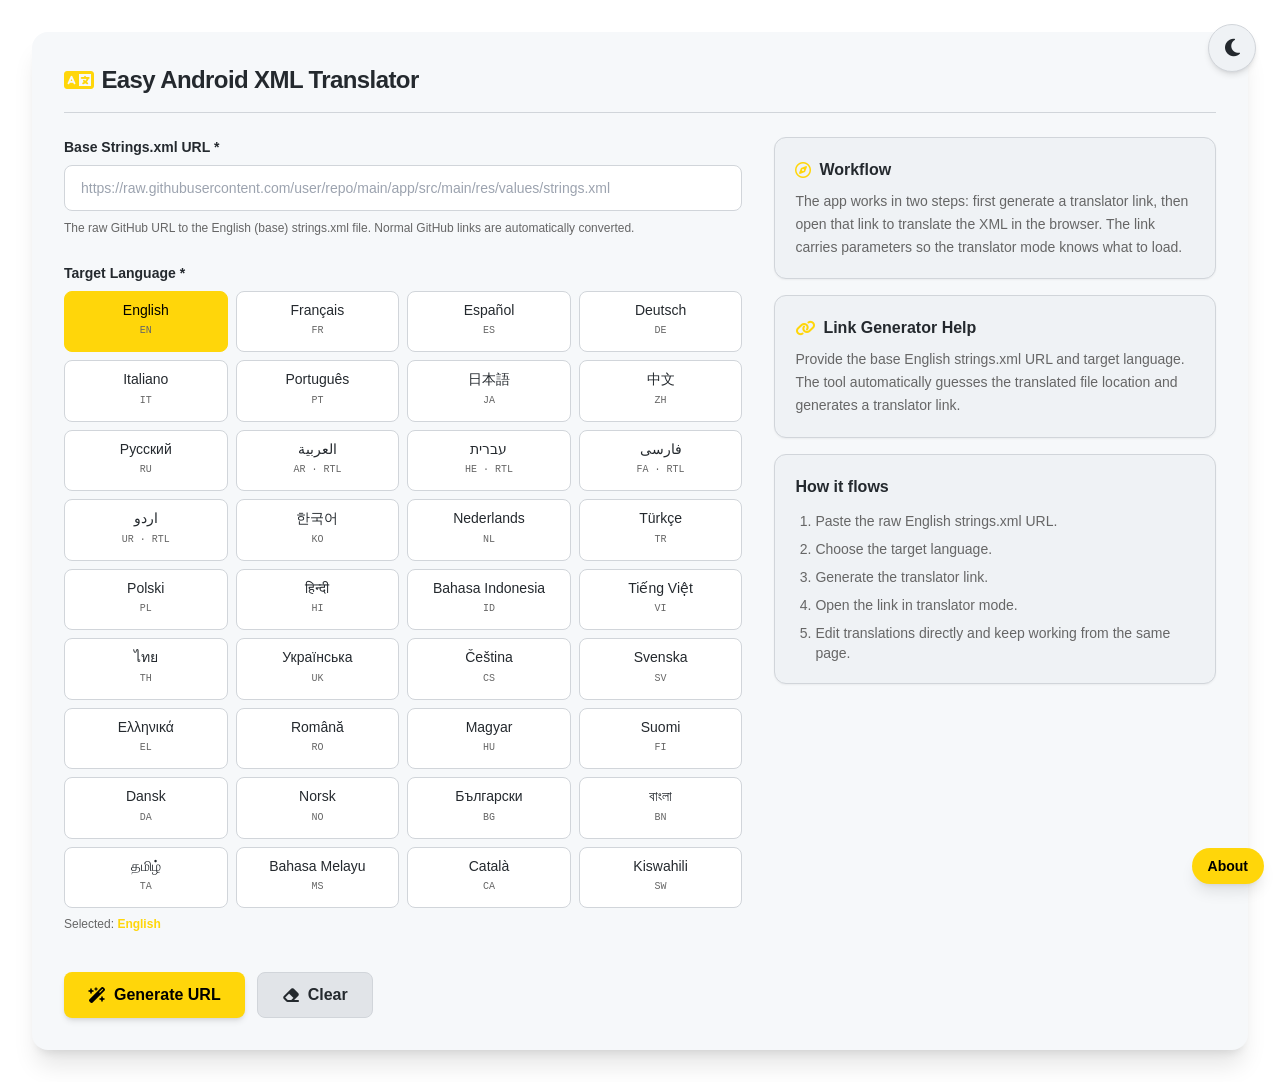
==== commit 42574bb8: "feat: improve validation, RTL support, and translator UX - Add langs.js as the unified, typed langua" ====
--- a/index.html
+++ b/index.html
@@ -210,6 +210,7 @@
   </section>
 </div>
 
+<script src="langs.js"></script>
 <script src="theme.js"></script>
 <script src="main.js"></script>
 <script src="generator.js"></script>
--- a/style.css
+++ b/style.css
@@ -111,4 +111,74 @@
 .mobile-card-active {
   opacity: 1;
   transform: translateX(0);
-}+}
+
+/* =========================
+   RTL (Right-to-Left) SUPPORT
+   Triggered automatically when langs.js sets <html dir="rtl">
+   for Arabic, Hebrew, Persian, Urdu, etc. (improvement #14).
+========================= */
+
+html[dir="rtl"] body {
+  text-align: right;
+}
+
+/* Mirror directional icons that should flip with the script. */
+html[dir="rtl"] .fa-arrow-right,
+html[dir="rtl"] .fa-arrow-left {
+  transform: scaleX(-1);
+}
+
+html[dir="rtl"] .fa-chevron-right,
+html[dir="rtl"] .fa-chevron-left {
+  transform: scaleX(-1);
+}
+
+/* Keep the fixed-position About FAB in the visually correct corner. */
+html[dir="rtl"] a[data-mode-link="about"] {
+  right: auto;
+  left: 1rem;
+}
+
+/* Make sure table layouts read naturally in RTL. */
+html[dir="rtl"] table {
+  direction: rtl;
+}
+
+html[dir="rtl"] table thead th,
+html[dir="rtl"] table tbody td {
+  text-align: right;
+}
+
+/* Keep numeric and monospaced content (URLs, IDs, hashes) left-to-right
+   even inside an RTL document. */
+html[dir="rtl"] .font-mono,
+html[dir="rtl"] code,
+html[dir="rtl"] .whitespace-pre-wrap {
+  direction: ltr;
+  unicode-bidi: embed;
+  text-align: left;
+}
+
+/* Text input padding should swap in RTL so the caret starts on the right. */
+html[dir="rtl"] input[type="text"],
+html[dir="rtl"] textarea {
+  text-align: right;
+}
+
+/* Search input icon: was on the left (pl-3); mirror to the right in RTL. */
+html[dir="rtl"] .relative .absolute.inset-y-0.left-0 {
+  left: auto;
+  right: 0;
+}
+
+html[dir="rtl"] .relative input.pl-9 {
+  padding-left: 0.75rem;
+  padding-right: 2.25rem;
+}
+
+/* Status pill / badges stay left-aligned within an RTL cell. */
+html[dir="rtl"] .badge,
+html[dir="rtl"] [data-active="true"] {
+  direction: ltr;
+}
